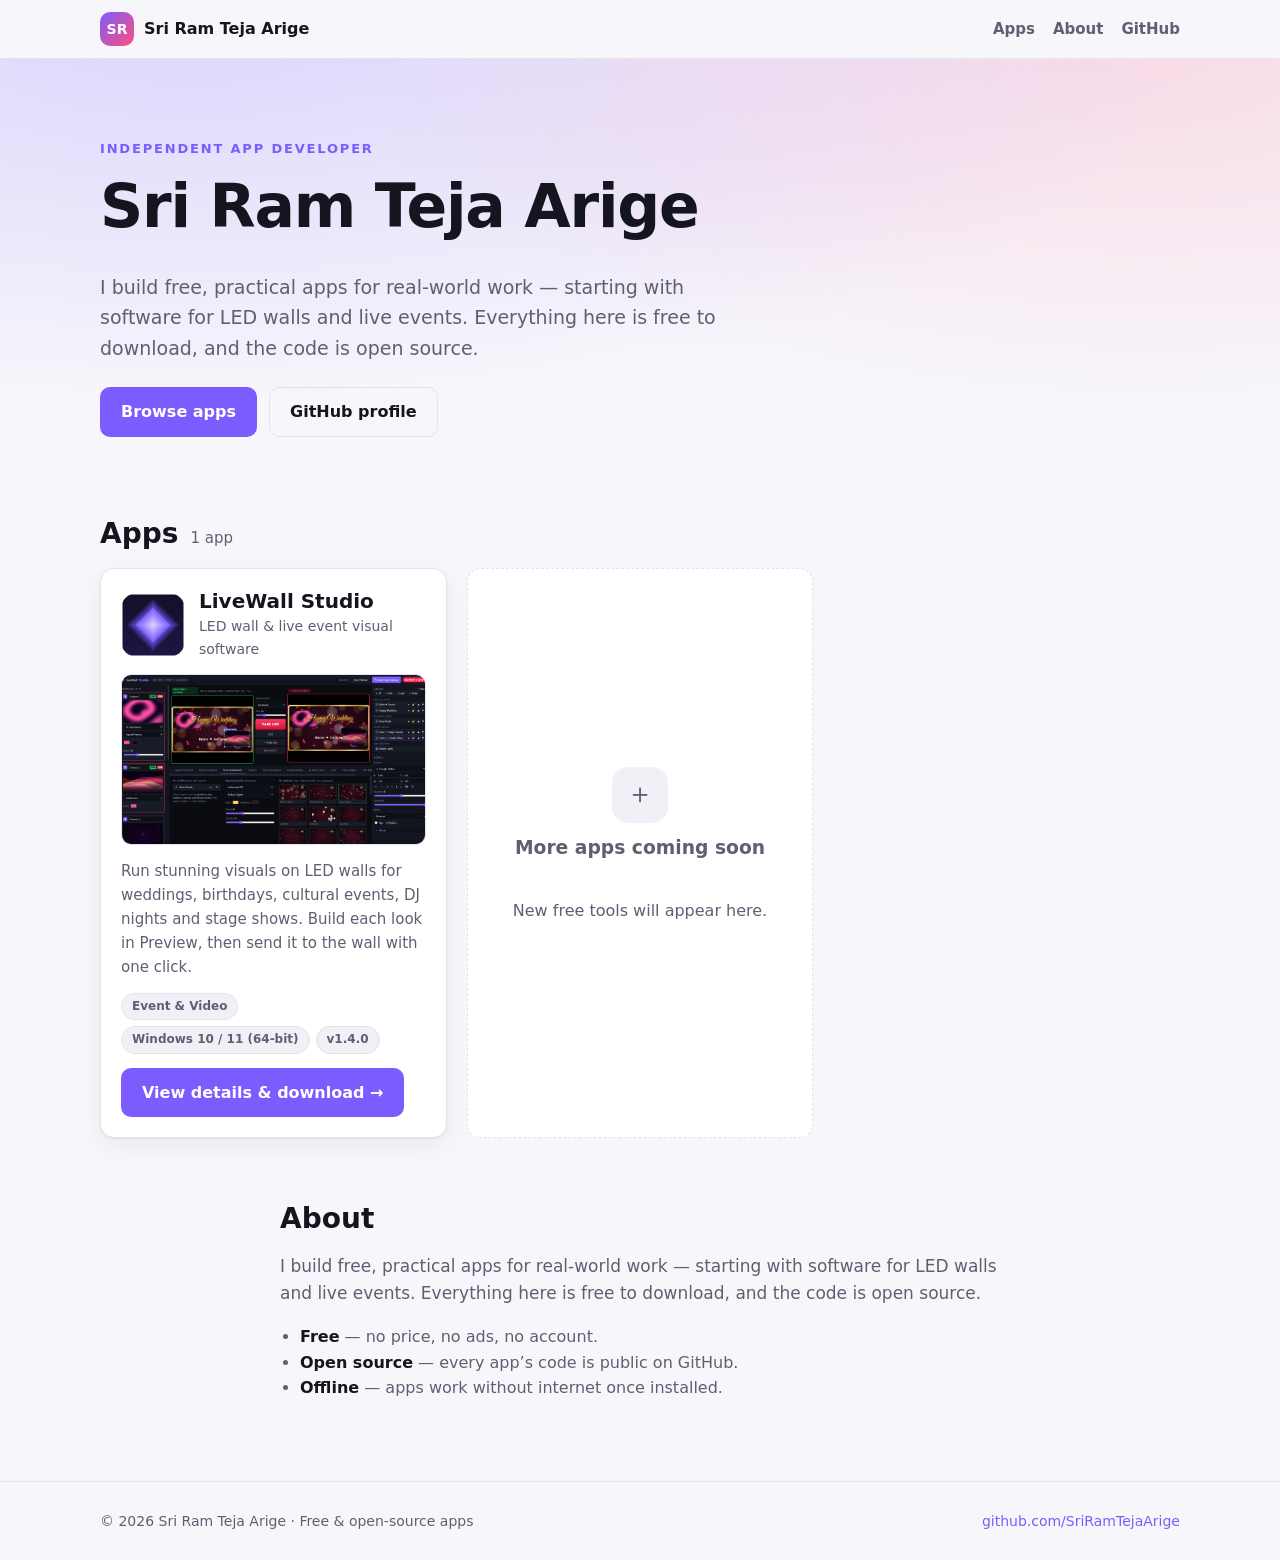
==== index.html @ c3a0a5d2 "Add apps website: home page and LiveWall Studio app page Stock Locator is unchanged.  Co-Authored-By" ====
<!doctype html>
<html lang="en">
<head>
  <meta charset="utf-8" />
  <meta name="viewport" content="width=device-width, initial-scale=1" />
  <title>Sri Ram Teja Arige — Free Apps</title>
  <meta name="description" content="Free, open-source apps by Sri Ram Teja Arige — including LiveWall Studio, LED wall and live event visual software for Windows." />
  <meta property="og:title" content="Sri Ram Teja Arige — Free Apps" />
  <meta property="og:description" content="Free, open-source apps for real-world work. Download LiveWall Studio for LED walls and live events." />
  <meta property="og:image" content="apps/livewall-studio/studio.png" />
  <link rel="icon" href="apps/livewall-studio/icon.png" />
  <link rel="stylesheet" href="assets/style.css" />
</head>
<body data-page="home">
  <header id="site-header" class="site-header"></header>

  <main>
    <section class="hero">
      <div class="wrap">
        <p class="eyebrow" id="hero-role"></p>
        <h1 id="hero-name"></h1>
        <p class="hero-bio" id="hero-bio"></p>
        <div class="hero-cta"><a class="btn" href="#apps">Browse apps</a><a class="btn ghost" href="https://github.com/SriRamTejaArige" rel="noopener">GitHub profile</a></div>
      </div>
    </section>

    <section class="wrap" id="apps">
      <div class="section-head"><h2>Apps</h2><span class="count" id="app-count"></span></div>
      <div class="app-grid" id="app-grid"></div>
    </section>

    <section class="wrap about" id="about">
      <h2>About</h2>
      <p id="about-text"></p>
      <ul class="promises">
        <li><b>Free</b> — no price, no ads, no account.</li>
        <li><b>Open source</b> — every app’s code is public on GitHub.</li>
        <li><b>Offline</b> — apps work without internet once installed.</li>
      </ul>
    </section>
  </main>

  <footer id="site-footer" class="site-footer"></footer>

  <script src="apps/apps.js"></script>
  <script src="assets/site.js"></script>
</body>
</html>
---- assets/style.css ----
:root {
  --bg: #f7f7fb;
  --surface: #ffffff;
  --surface2: #f0f0f6;
  --text: #15151f;
  --muted: #5d6072;
  --line: #e3e3ec;
  --accent: #7c5cff;
  --radius: 14px;
  --shadow: 0 1px 2px rgba(20, 20, 40, 0.06), 0 8px 24px rgba(20, 20, 40, 0.06);
  color-scheme: light;
}
@media (prefers-color-scheme: dark) {
  :root {
    --bg: #0b0c12;
    --surface: #14151e;
    --surface2: #1b1d29;
    --text: #ececf3;
    --muted: #9a9db0;
    --line: #262838;
    --shadow: 0 1px 2px rgba(0, 0, 0, 0.4), 0 10px 30px rgba(0, 0, 0, 0.35);
    color-scheme: dark;
  }
}
* { box-sizing: border-box; }
html { scroll-behavior: smooth; }
body {
  margin: 0;
  background: var(--bg);
  color: var(--text);
  font: 16px/1.6 'Segoe UI', system-ui, -apple-system, Roboto, sans-serif;
  -webkit-font-smoothing: antialiased;
}
a { color: var(--accent); text-decoration: none; }
a:hover { text-decoration: underline; }
img { max-width: 100%; }
h1, h2, h3, h4 { line-height: 1.2; margin: 0 0 0.5em; }
.wrap { max-width: 1120px; margin: 0 auto; padding: 0 20px; }
kbd {
  display: inline-block; font: 600 12px/1 ui-monospace, Consolas, monospace; padding: 3px 6px; border-radius: 5px;
  border: 1px solid var(--line); border-bottom-width: 2px; background: var(--surface2); color: var(--text);
}

/* Header & footer */
.site-header {
  position: sticky; top: 0; z-index: 10; display: flex; align-items: center; justify-content: space-between; gap: 16px;
  padding: 12px max(20px, calc((100vw - 1120px) / 2 + 20px)); background: color-mix(in srgb, var(--bg) 85%, transparent);
  backdrop-filter: blur(10px); border-bottom: 1px solid var(--line);
}
.brand { display: flex; align-items: center; gap: 10px; color: var(--text); font-weight: 700; }
.brand:hover { text-decoration: none; }
.mark { width: 34px; height: 34px; border-radius: 10px; display: grid; place-items: center; color: #fff; font-size: 14px; background: linear-gradient(135deg, #7c5cff, #ff4f81); }
.site-header nav { display: flex; gap: 18px; font-weight: 600; font-size: 15px; }
.site-header nav a { color: var(--muted); }
.site-header nav a:hover { color: var(--text); text-decoration: none; }
.site-footer {
  margin-top: 80px; padding: 28px max(20px, calc((100vw - 1120px) / 2 + 20px)); border-top: 1px solid var(--line);
  display: flex; justify-content: space-between; flex-wrap: wrap; gap: 10px; color: var(--muted); font-size: 14px;
}

/* Buttons & chips */
.btn {
  display: inline-flex; align-items: center; gap: 8px; padding: 11px 20px; border-radius: 10px; font-weight: 700;
  background: var(--accent); color: #fff; border: 1px solid transparent;
}
.btn:hover { text-decoration: none; filter: brightness(1.08); }
.btn.ghost { background: transparent; color: var(--text); border-color: var(--line); }
.chips { display: flex; flex-wrap: wrap; gap: 6px; }
.chips span { font-size: 12px; font-weight: 600; padding: 3px 10px; border-radius: 99px; background: var(--surface2); color: var(--muted); border: 1px solid var(--line); }

/* Home */
.hero { padding: 80px 0 56px; background: radial-gradient(1000px 400px at 15% -10%, color-mix(in srgb, #7c5cff 22%, transparent), transparent), radial-gradient(800px 360px at 90% 0%, color-mix(in srgb, #ff4f81 16%, transparent), transparent); }
.eyebrow { text-transform: uppercase; letter-spacing: 0.14em; font-size: 13px; font-weight: 700; color: var(--accent); margin: 0 0 10px; }
.hero h1 { font-size: clamp(36px, 6vw, 60px); letter-spacing: -0.02em; }
.hero-bio { font-size: 19px; color: var(--muted); max-width: 640px; }
.hero-cta { display: flex; gap: 12px; flex-wrap: wrap; margin-top: 24px; }
.section-head { display: flex; align-items: baseline; gap: 12px; margin: 24px 0 18px; }
.section-head h2 { font-size: 28px; margin: 0; }
.count { color: var(--muted); font-size: 15px; }
.app-grid { display: grid; grid-template-columns: repeat(auto-fill, minmax(320px, 1fr)); gap: 20px; }
.app-card {
  display: flex; flex-direction: column; gap: 14px; padding: 20px; border-radius: var(--radius); background: var(--surface);
  border: 1px solid var(--line); box-shadow: var(--shadow); color: var(--text); transition: transform 0.15s, border-color 0.15s;
}
.app-card:hover { text-decoration: none; transform: translateY(-3px); border-color: var(--accent); }
.app-card-top { display: flex; gap: 14px; align-items: center; }
.app-card-top img { border-radius: 16px; flex: none; }
.app-card-top h3 { margin: 0 0 2px; font-size: 20px; }
.app-card-top p { margin: 0; color: var(--muted); font-size: 14px; }
.app-card-shot { border-radius: 10px; border: 1px solid var(--line); aspect-ratio: 16/9; object-fit: cover; width: 100%; }
.app-card-sum { margin: 0; color: var(--muted); font-size: 15px; }
.app-card .btn { align-self: flex-start; background: var(--accent); }
.app-card.soon { align-items: center; justify-content: center; text-align: center; border-style: dashed; box-shadow: none; color: var(--muted); min-height: 220px; }
.app-card.soon:hover { transform: none; border-color: var(--line); }
.soon-icon { width: 56px; height: 56px; border-radius: 16px; display: grid; place-items: center; font-size: 28px; background: var(--surface2); }
.about { margin-top: 64px; max-width: 760px; }
.about h2 { font-size: 28px; }
.about p { color: var(--muted); font-size: 17px; }
.promises { padding-left: 20px; color: var(--muted); }
.promises b { color: var(--text); }

/* App page */
.app-hero { padding: 28px 0 36px; background: radial-gradient(900px 360px at 10% -20%, color-mix(in srgb, var(--accent) 24%, transparent), transparent); border-bottom: 1px solid var(--line); }
.back { display: inline-block; margin-bottom: 18px; font-weight: 600; font-size: 14px; }
.app-head { display: flex; gap: 20px; align-items: center; flex-wrap: wrap; }
.app-head img { border-radius: 22px; box-shadow: var(--shadow); }
.app-head h1 { font-size: clamp(30px, 5vw, 46px); margin-bottom: 4px; letter-spacing: -0.02em; }
.tag { margin: 0 0 10px; color: var(--muted); font-size: 18px; }
.lead { font-size: 18px; max-width: 760px; margin: 22px 0; }
.dls { display: flex; gap: 12px; flex-wrap: wrap; }
.dl {
  display: flex; flex-direction: column; gap: 2px; padding: 14px 20px; border-radius: 12px; min-width: 260px;
  background: var(--surface); border: 1px solid var(--line); color: var(--text); box-shadow: var(--shadow);
}
.dl:hover { text-decoration: none; border-color: var(--accent); }
.dl b { font-size: 17px; }
.dl small { color: var(--muted); font-size: 13px; }
.dl.primary { background: var(--accent); border-color: var(--accent); color: #fff; }
.dl.primary small { color: rgba(255, 255, 255, 0.85); }
.dl .dl-meta:empty { display: none; }
.fine { color: var(--muted); font-size: 14px; margin-top: 14px; }
.shots { display: grid; grid-template-columns: 2fr 1fr; gap: 16px; margin-top: 32px; }
.shots figure { margin: 0; }
.shots img { border-radius: 12px; border: 1px solid var(--line); box-shadow: var(--shadow); cursor: zoom-in; width: 100%; }
.shots figcaption { font-size: 13px; color: var(--muted); margin-top: 6px; }
.highlights { display: grid; grid-template-columns: repeat(auto-fill, minmax(240px, 1fr)); gap: 14px; margin-top: 36px; }
.hl { padding: 18px; border-radius: var(--radius); background: var(--surface); border: 1px solid var(--line); }
.hl-ic { font-size: 26px; }
.hl h3 { font-size: 17px; margin: 8px 0 4px; }
.hl p { margin: 0; color: var(--muted); font-size: 14px; }
.docs { display: grid; grid-template-columns: 230px minmax(0, 1fr); gap: 40px; margin-top: 56px; align-items: start; }
.toc { position: sticky; top: 76px; display: flex; flex-direction: column; gap: 2px; max-height: calc(100vh - 96px); overflow: auto; }
.toc h4 { font-size: 12px; text-transform: uppercase; letter-spacing: 0.12em; color: var(--muted); }
.toc a { padding: 6px 10px; border-radius: 8px; color: var(--muted); font-size: 14px; font-weight: 600; border-left: 2px solid transparent; }
.toc a:hover { background: var(--surface2); text-decoration: none; color: var(--text); }
.toc a.on { color: var(--accent); border-left-color: var(--accent); background: var(--surface2); }
.doc-body article { padding: 6px 0 28px; border-bottom: 1px solid var(--line); margin-bottom: 26px; scroll-margin-top: 80px; }
.doc-body article:last-child { border-bottom: none; }
.doc-body h2 { font-size: 24px; }
.doc-body h4 { margin-top: 14px; }
.doc-body li { margin: 6px 0; }
.steps { counter-reset: s; list-style: none; padding: 0; }
.steps li { counter-increment: s; position: relative; padding-left: 44px; margin: 12px 0; }
.steps li::before {
  content: counter(s); position: absolute; left: 0; top: 0; width: 30px; height: 30px; border-radius: 50%;
  display: grid; place-items: center; font-weight: 800; font-size: 14px; color: #fff; background: var(--accent);
}
.note { padding: 12px 16px; border-radius: 10px; background: var(--surface2); border-left: 3px solid var(--accent); color: var(--muted); }
.explain { display: grid; grid-template-columns: repeat(auto-fill, minmax(240px, 1fr)); gap: 12px; }
.explain > div { padding: 14px 16px; border-radius: 12px; background: var(--surface); border: 1px solid var(--line); }
.explain h4 { margin: 0 0 6px; }
.explain p { margin: 0; color: var(--muted); font-size: 15px; }
table.keys { border-collapse: collapse; width: 100%; max-width: 560px; }
table.keys td { padding: 8px 10px; border-bottom: 1px solid var(--line); }
table.keys td:first-child { white-space: nowrap; width: 1%; }
details { padding: 12px 16px; border-radius: 10px; background: var(--surface); border: 1px solid var(--line); margin: 8px 0; }
details summary { cursor: pointer; font-weight: 600; }
details p { color: var(--muted); margin: 8px 0 0; }
.lightbox { position: fixed; inset: 0; z-index: 50; background: rgba(0, 0, 0, 0.85); display: grid; place-items: center; padding: 20px; cursor: zoom-out; }
.lightbox[hidden] { display: none; }
.lightbox img { max-height: 92vh; border-radius: 8px; }
.loading, .notfound { padding: 80px 0; text-align: center; color: var(--muted); }

@media (max-width: 820px) {
  .docs { grid-template-columns: 1fr; gap: 16px; }
  .toc { position: static; flex-direction: row; flex-wrap: wrap; max-height: none; }
  .toc h4 { width: 100%; }
  .toc a { border-left: none; border: 1px solid var(--line); }
  .shots { grid-template-columns: 1fr; }
  .dl { min-width: 0; flex: 1 1 100%; }
  .site-header nav { gap: 12px; font-size: 14px; }
  .brand span:last-child { display: none; }
}
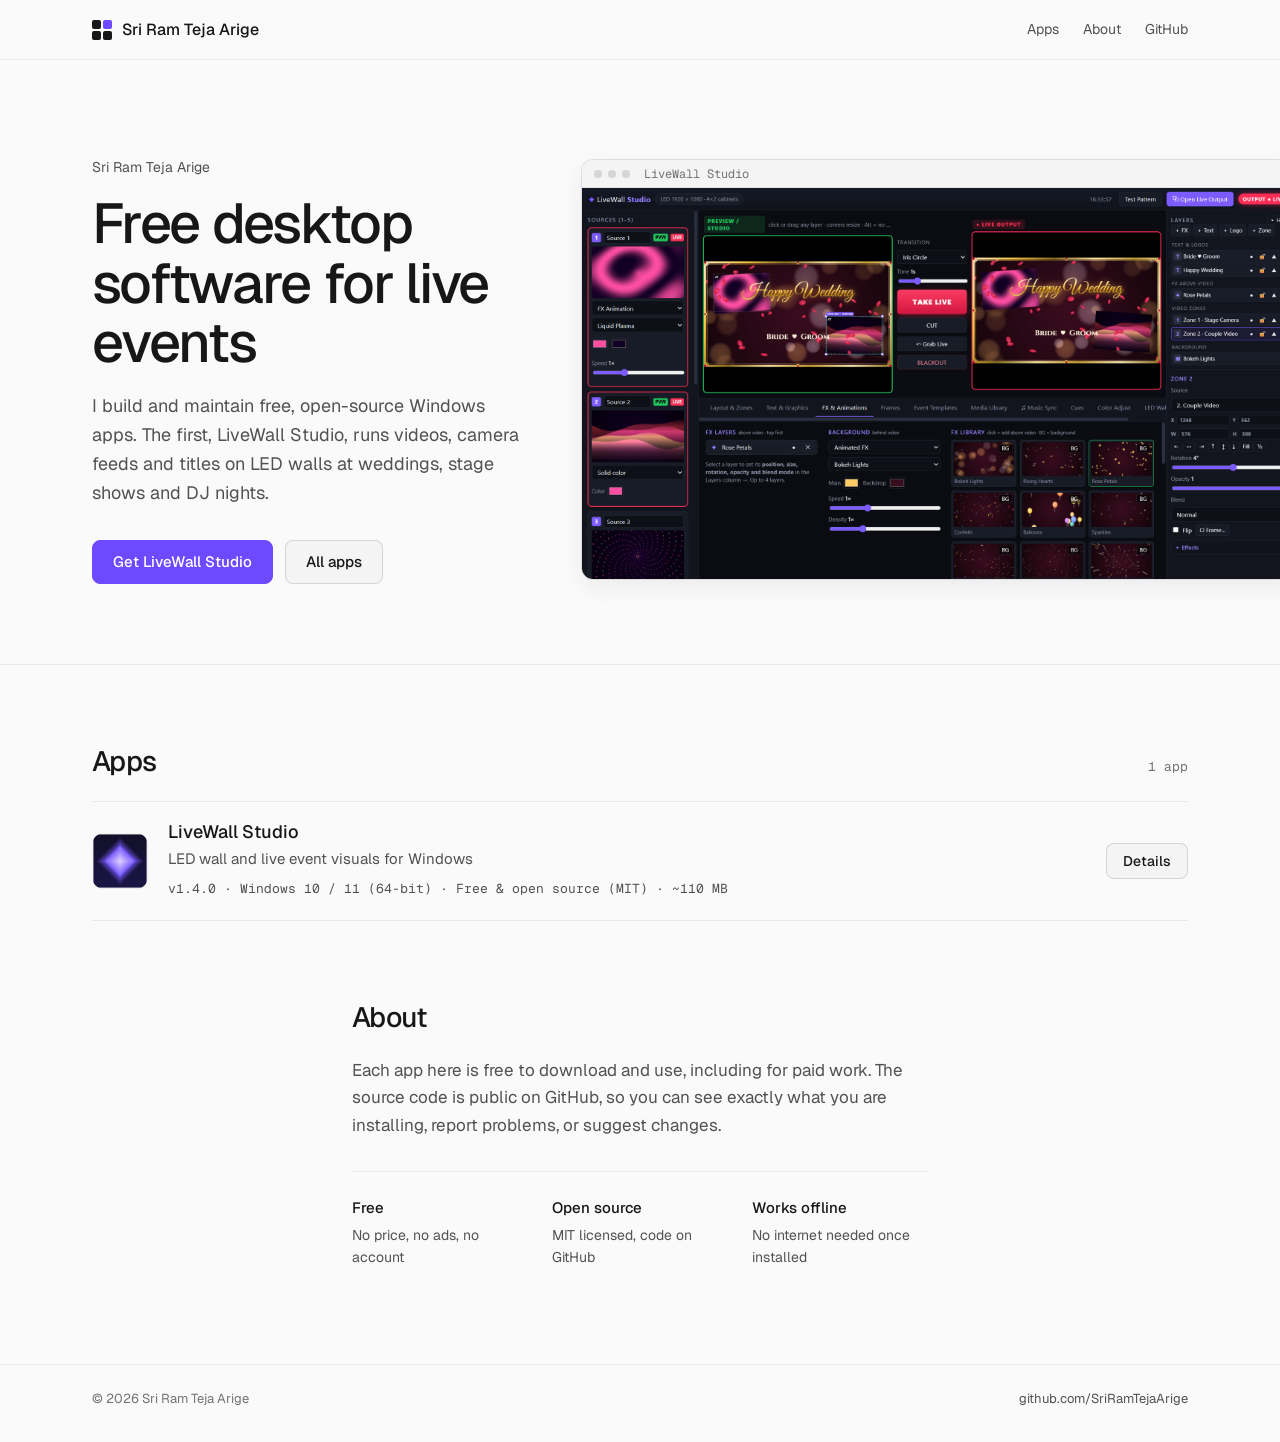
==== commit cc14b531: "Redesign site: quieter, more professional (unslop pass) - Remove gradient washes, gradient logo tile" ====
--- a/index.html
+++ b/index.html
@@ -3,43 +3,20 @@
 <head>
   <meta charset="utf-8" />
   <meta name="viewport" content="width=device-width, initial-scale=1" />
-  <title>Sri Ram Teja Arige — Free Apps</title>
-  <meta name="description" content="Free, open-source apps by Sri Ram Teja Arige — including LiveWall Studio, LED wall and live event visual software for Windows." />
-  <meta property="og:title" content="Sri Ram Teja Arige — Free Apps" />
-  <meta property="og:description" content="Free, open-source apps for real-world work. Download LiveWall Studio for LED walls and live events." />
-  <meta property="og:image" content="apps/livewall-studio/studio.png" />
+  <title>Sri Ram Teja Arige · Free desktop apps</title>
+  <meta name="description" content="Free, open-source Windows apps by Sri Ram Teja Arige, including LiveWall Studio for LED walls and live events." />
+  <meta property="og:title" content="Sri Ram Teja Arige · Free desktop apps" />
+  <meta property="og:description" content="Free, open-source Windows apps. Download LiveWall Studio for LED walls and live events." />
+  <meta property="og:image" content="https://sriramtejaarige.github.io/apps/livewall-studio/studio.png" />
   <link rel="icon" href="apps/livewall-studio/icon.png" />
+  <link rel="preconnect" href="https://fonts.googleapis.com" />
+  <link rel="preconnect" href="https://fonts.gstatic.com" crossorigin />
+  <link rel="stylesheet" href="https://fonts.googleapis.com/css2?family=Geist:wght@400;500;600&family=Geist+Mono:wght@400;500&display=swap" />
   <link rel="stylesheet" href="assets/style.css" />
 </head>
 <body data-page="home">
   <header id="site-header" class="site-header"></header>
-
-  <main>
-    <section class="hero">
-      <div class="wrap">
-        <p class="eyebrow" id="hero-role"></p>
-        <h1 id="hero-name"></h1>
-        <p class="hero-bio" id="hero-bio"></p>
-        <div class="hero-cta"><a class="btn" href="#apps">Browse apps</a><a class="btn ghost" href="https://github.com/SriRamTejaArige" rel="noopener">GitHub profile</a></div>
-      </div>
-    </section>
-
-    <section class="wrap" id="apps">
-      <div class="section-head"><h2>Apps</h2><span class="count" id="app-count"></span></div>
-      <div class="app-grid" id="app-grid"></div>
-    </section>
-
-    <section class="wrap about" id="about">
-      <h2>About</h2>
-      <p id="about-text"></p>
-      <ul class="promises">
-        <li><b>Free</b> — no price, no ads, no account.</li>
-        <li><b>Open source</b> — every app’s code is public on GitHub.</li>
-        <li><b>Offline</b> — apps work without internet once installed.</li>
-      </ul>
-    </section>
-  </main>
-
+  <main id="home-main"></main>
   <footer id="site-footer" class="site-footer"></footer>
 
   <script src="apps/apps.js"></script>
--- a/assets/style.css
+++ b/assets/style.css
@@ -1,173 +1,217 @@
+/* Graphite neutral ramp, one accent (LiveWall violet), Geist + Geist Mono. 4px spacing grid. */
 :root {
-  --bg: #f7f7fb;
-  --surface: #ffffff;
-  --surface2: #f0f0f6;
-  --text: #15151f;
-  --muted: #5d6072;
-  --line: #e3e3ec;
-  --accent: #7c5cff;
-  --radius: 14px;
-  --shadow: 0 1px 2px rgba(20, 20, 40, 0.06), 0 8px 24px rgba(20, 20, 40, 0.06);
+  --page: #fafafa;
+  --card: #ffffff;
+  --raised: #f4f4f5;
+  --text: #171717;
+  --text-2: #525252;
+  --muted: #737373;
+  --line: rgba(23, 23, 23, 0.08);
+  --line-strong: rgba(23, 23, 23, 0.14);
+  --accent: #6d4aff;          /* fill: white text on it passes 4.5:1 */
+  --accent-hover: #5f3cf2;
+  --accent-text: #5a3fd6;     /* accent used as text on light surfaces */
+  --shadow-sm: 0 1px 2px rgba(0, 0, 0, 0.05);
+  --shadow-lg: 0 8px 24px rgba(0, 0, 0, 0.06);
+  --ease: cubic-bezier(0.22, 1, 0.36, 1);
+  --sans: 'Geist', 'Segoe UI', system-ui, sans-serif;
+  --mono: 'Geist Mono', ui-monospace, Consolas, monospace;
   color-scheme: light;
 }
 @media (prefers-color-scheme: dark) {
   :root {
-    --bg: #0b0c12;
-    --surface: #14151e;
-    --surface2: #1b1d29;
-    --text: #ececf3;
-    --muted: #9a9db0;
-    --line: #262838;
-    --shadow: 0 1px 2px rgba(0, 0, 0, 0.4), 0 10px 30px rgba(0, 0, 0, 0.35);
+    --page: #141415;
+    --card: #19191b;
+    --raised: #232325;
+    --text: #ededed;
+    --text-2: #a1a1a6;
+    --muted: #85858b;
+    --line: rgba(237, 237, 237, 0.08);
+    --line-strong: rgba(237, 237, 237, 0.14);
+    --accent-text: #a996ff;
+    --shadow-sm: none;
+    --shadow-lg: 0 16px 40px rgba(0, 0, 0, 0.45);
     color-scheme: dark;
   }
 }
+
 * { box-sizing: border-box; }
 html { scroll-behavior: smooth; }
 body {
   margin: 0;
-  background: var(--bg);
+  background: var(--page);
   color: var(--text);
-  font: 16px/1.6 'Segoe UI', system-ui, -apple-system, Roboto, sans-serif;
+  font: 400 15px/1.6 var(--sans);
   -webkit-font-smoothing: antialiased;
-}
-a { color: var(--accent); text-decoration: none; }
-a:hover { text-decoration: underline; }
-img { max-width: 100%; }
-h1, h2, h3, h4 { line-height: 1.2; margin: 0 0 0.5em; }
-.wrap { max-width: 1120px; margin: 0 auto; padding: 0 20px; }
+  text-rendering: optimizeLegibility;
+}
+h1, h2, h3, h4 { font-weight: 500; line-height: 1.15; margin: 0; }
+p { margin: 0; }
+a { color: var(--accent-text); text-decoration: none; }
+a:hover { text-decoration: underline; text-underline-offset: 3px; }
+a:focus-visible, button:focus-visible { outline: 2px solid var(--accent); outline-offset: 2px; border-radius: 6px; }
+img { max-width: 100%; display: block; }
+.wrap { max-width: 1160px; margin: 0 auto; padding: 0 32px; }
+.mono { font-family: var(--mono); font-size: 13px; color: var(--muted); font-variant-numeric: tabular-nums; }
 kbd {
-  display: inline-block; font: 600 12px/1 ui-monospace, Consolas, monospace; padding: 3px 6px; border-radius: 5px;
-  border: 1px solid var(--line); border-bottom-width: 2px; background: var(--surface2); color: var(--text);
-}
-
-/* Header & footer */
-.site-header {
-  position: sticky; top: 0; z-index: 10; display: flex; align-items: center; justify-content: space-between; gap: 16px;
-  padding: 12px max(20px, calc((100vw - 1120px) / 2 + 20px)); background: color-mix(in srgb, var(--bg) 85%, transparent);
-  backdrop-filter: blur(10px); border-bottom: 1px solid var(--line);
-}
-.brand { display: flex; align-items: center; gap: 10px; color: var(--text); font-weight: 700; }
+  display: inline-block; min-width: 20px; padding: 1px 6px; text-align: center;
+  font: 500 12px/18px var(--mono); color: var(--text-2);
+  background: var(--raised); border: 1px solid var(--line-strong); border-radius: 4px;
+}
+
+/* ---------------------------------------------------------------- header / footer */
+.site-header { position: sticky; top: 0; z-index: 10; height: 60px; background: var(--page); border-bottom: 1px solid var(--line); }
+.site-header .wrap { height: 100%; display: flex; align-items: center; justify-content: space-between; }
+.brand { display: flex; align-items: center; gap: 10px; color: var(--text); font-weight: 500; font-size: 16px; }
 .brand:hover { text-decoration: none; }
-.mark { width: 34px; height: 34px; border-radius: 10px; display: grid; place-items: center; color: #fff; font-size: 14px; background: linear-gradient(135deg, #7c5cff, #ff4f81); }
-.site-header nav { display: flex; gap: 18px; font-weight: 600; font-size: 15px; }
-.site-header nav a { color: var(--muted); }
+.mark { width: 20px; height: 20px; display: grid; grid-template-columns: 1fr 1fr; gap: 2px; }
+.mark i { background: var(--text); border-radius: 2px; }
+.mark i:nth-child(2) { background: var(--accent); }
+.site-header nav { display: flex; gap: 24px; font-size: 14px; }
+.site-header nav a { color: var(--text-2); transition: color 150ms var(--ease); }
 .site-header nav a:hover { color: var(--text); text-decoration: none; }
-.site-footer {
-  margin-top: 80px; padding: 28px max(20px, calc((100vw - 1120px) / 2 + 20px)); border-top: 1px solid var(--line);
-  display: flex; justify-content: space-between; flex-wrap: wrap; gap: 10px; color: var(--muted); font-size: 14px;
-}
-
-/* Buttons & chips */
+.site-footer { margin-top: 96px; border-top: 1px solid var(--line); }
+.site-footer .wrap { padding-top: 24px; padding-bottom: 32px; display: flex; justify-content: space-between; gap: 16px; flex-wrap: wrap; font-size: 13px; color: var(--muted); }
+.site-footer a { color: var(--text-2); }
+
+/* ---------------------------------------------------------------- buttons */
 .btn {
-  display: inline-flex; align-items: center; gap: 8px; padding: 11px 20px; border-radius: 10px; font-weight: 700;
-  background: var(--accent); color: #fff; border: 1px solid transparent;
-}
-.btn:hover { text-decoration: none; filter: brightness(1.08); }
-.btn.ghost { background: transparent; color: var(--text); border-color: var(--line); }
-.chips { display: flex; flex-wrap: wrap; gap: 6px; }
-.chips span { font-size: 12px; font-weight: 600; padding: 3px 10px; border-radius: 99px; background: var(--surface2); color: var(--muted); border: 1px solid var(--line); }
-
-/* Home */
-.hero { padding: 80px 0 56px; background: radial-gradient(1000px 400px at 15% -10%, color-mix(in srgb, #7c5cff 22%, transparent), transparent), radial-gradient(800px 360px at 90% 0%, color-mix(in srgb, #ff4f81 16%, transparent), transparent); }
-.eyebrow { text-transform: uppercase; letter-spacing: 0.14em; font-size: 13px; font-weight: 700; color: var(--accent); margin: 0 0 10px; }
-.hero h1 { font-size: clamp(36px, 6vw, 60px); letter-spacing: -0.02em; }
-.hero-bio { font-size: 19px; color: var(--muted); max-width: 640px; }
-.hero-cta { display: flex; gap: 12px; flex-wrap: wrap; margin-top: 24px; }
-.section-head { display: flex; align-items: baseline; gap: 12px; margin: 24px 0 18px; }
-.section-head h2 { font-size: 28px; margin: 0; }
-.count { color: var(--muted); font-size: 15px; }
-.app-grid { display: grid; grid-template-columns: repeat(auto-fill, minmax(320px, 1fr)); gap: 20px; }
-.app-card {
-  display: flex; flex-direction: column; gap: 14px; padding: 20px; border-radius: var(--radius); background: var(--surface);
-  border: 1px solid var(--line); box-shadow: var(--shadow); color: var(--text); transition: transform 0.15s, border-color 0.15s;
-}
-.app-card:hover { text-decoration: none; transform: translateY(-3px); border-color: var(--accent); }
-.app-card-top { display: flex; gap: 14px; align-items: center; }
-.app-card-top img { border-radius: 16px; flex: none; }
-.app-card-top h3 { margin: 0 0 2px; font-size: 20px; }
-.app-card-top p { margin: 0; color: var(--muted); font-size: 14px; }
-.app-card-shot { border-radius: 10px; border: 1px solid var(--line); aspect-ratio: 16/9; object-fit: cover; width: 100%; }
-.app-card-sum { margin: 0; color: var(--muted); font-size: 15px; }
-.app-card .btn { align-self: flex-start; background: var(--accent); }
-.app-card.soon { align-items: center; justify-content: center; text-align: center; border-style: dashed; box-shadow: none; color: var(--muted); min-height: 220px; }
-.app-card.soon:hover { transform: none; border-color: var(--line); }
-.soon-icon { width: 56px; height: 56px; border-radius: 16px; display: grid; place-items: center; font-size: 28px; background: var(--surface2); }
-.about { margin-top: 64px; max-width: 760px; }
-.about h2 { font-size: 28px; }
-.about p { color: var(--muted); font-size: 17px; }
-.promises { padding-left: 20px; color: var(--muted); }
-.promises b { color: var(--text); }
-
-/* App page */
-.app-hero { padding: 28px 0 36px; background: radial-gradient(900px 360px at 10% -20%, color-mix(in srgb, var(--accent) 24%, transparent), transparent); border-bottom: 1px solid var(--line); }
-.back { display: inline-block; margin-bottom: 18px; font-weight: 600; font-size: 14px; }
-.app-head { display: flex; gap: 20px; align-items: center; flex-wrap: wrap; }
-.app-head img { border-radius: 22px; box-shadow: var(--shadow); }
-.app-head h1 { font-size: clamp(30px, 5vw, 46px); margin-bottom: 4px; letter-spacing: -0.02em; }
-.tag { margin: 0 0 10px; color: var(--muted); font-size: 18px; }
-.lead { font-size: 18px; max-width: 760px; margin: 22px 0; }
-.dls { display: flex; gap: 12px; flex-wrap: wrap; }
-.dl {
-  display: flex; flex-direction: column; gap: 2px; padding: 14px 20px; border-radius: 12px; min-width: 260px;
-  background: var(--surface); border: 1px solid var(--line); color: var(--text); box-shadow: var(--shadow);
-}
-.dl:hover { text-decoration: none; border-color: var(--accent); }
-.dl b { font-size: 17px; }
-.dl small { color: var(--muted); font-size: 13px; }
-.dl.primary { background: var(--accent); border-color: var(--accent); color: #fff; }
-.dl.primary small { color: rgba(255, 255, 255, 0.85); }
-.dl .dl-meta:empty { display: none; }
-.fine { color: var(--muted); font-size: 14px; margin-top: 14px; }
-.shots { display: grid; grid-template-columns: 2fr 1fr; gap: 16px; margin-top: 32px; }
-.shots figure { margin: 0; }
-.shots img { border-radius: 12px; border: 1px solid var(--line); box-shadow: var(--shadow); cursor: zoom-in; width: 100%; }
-.shots figcaption { font-size: 13px; color: var(--muted); margin-top: 6px; }
-.highlights { display: grid; grid-template-columns: repeat(auto-fill, minmax(240px, 1fr)); gap: 14px; margin-top: 36px; }
-.hl { padding: 18px; border-radius: var(--radius); background: var(--surface); border: 1px solid var(--line); }
-.hl-ic { font-size: 26px; }
-.hl h3 { font-size: 17px; margin: 8px 0 4px; }
-.hl p { margin: 0; color: var(--muted); font-size: 14px; }
-.docs { display: grid; grid-template-columns: 230px minmax(0, 1fr); gap: 40px; margin-top: 56px; align-items: start; }
-.toc { position: sticky; top: 76px; display: flex; flex-direction: column; gap: 2px; max-height: calc(100vh - 96px); overflow: auto; }
-.toc h4 { font-size: 12px; text-transform: uppercase; letter-spacing: 0.12em; color: var(--muted); }
-.toc a { padding: 6px 10px; border-radius: 8px; color: var(--muted); font-size: 14px; font-weight: 600; border-left: 2px solid transparent; }
-.toc a:hover { background: var(--surface2); text-decoration: none; color: var(--text); }
-.toc a.on { color: var(--accent); border-left-color: var(--accent); background: var(--surface2); }
-.doc-body article { padding: 6px 0 28px; border-bottom: 1px solid var(--line); margin-bottom: 26px; scroll-margin-top: 80px; }
+  display: inline-flex; align-items: center; justify-content: center; gap: 8px; height: 44px; padding: 0 20px;
+  border-radius: 8px; font: 500 15px/1 var(--sans); white-space: nowrap;
+  background: var(--raised); color: var(--text); border: 1px solid var(--line-strong);
+  transition: background-color 150ms var(--ease), border-color 150ms var(--ease), transform 120ms var(--ease);
+}
+.btn:hover { text-decoration: none; border-color: var(--text-2); }
+.btn:active { transform: scale(0.98); }
+.btn.primary { background: var(--accent); color: #fff; border-color: var(--accent); }
+.btn.primary:hover { background: var(--accent-hover); border-color: var(--accent-hover); }
+.btn.sm { height: 36px; padding: 0 16px; font-size: 14px; }
+.actions { display: flex; gap: 12px; flex-wrap: wrap; align-items: center; }
+
+/* ---------------------------------------------------------------- hero (split: text + product view) */
+.hero { padding: 96px 0 80px; border-bottom: 1px solid var(--line); overflow: hidden; }
+.hero .wrap { display: grid; grid-template-columns: minmax(0, 5fr) minmax(0, 7fr); gap: 56px; align-items: center; }
+.kicker { font-size: 14px; color: var(--text-2); margin-bottom: 16px; }
+.hero h1 { font-size: clamp(36px, 5vw, 56px); line-height: 1.06; letter-spacing: -0.03em; }
+.hero .sub { margin-top: 20px; font-size: 18px; line-height: 1.6; color: var(--text-2); max-width: 36rem; }
+.hero .actions { margin-top: 32px; }
+.hero .meta { margin-top: 16px; }
+.window {
+  border-radius: 12px; overflow: hidden; background: var(--card);
+  border: 1px solid var(--line-strong); box-shadow: var(--shadow-lg);
+}
+.window-bar { height: 28px; display: flex; align-items: center; gap: 6px; padding: 0 12px; border-bottom: 1px solid var(--line); background: var(--raised); }
+.window-bar span { width: 8px; height: 8px; border-radius: 50%; background: var(--line-strong); }
+.window-bar em { margin-left: 8px; font: 400 12px/1 var(--mono); color: var(--muted); font-style: normal; }
+.window img { width: 100%; height: auto; }
+.hero .window { width: 118%; }
+
+/* ---------------------------------------------------------------- sections */
+.section { padding-top: 80px; }
+.section-head { display: flex; align-items: baseline; justify-content: space-between; gap: 16px; margin-bottom: 24px; }
+.section-head h2 { font-size: 28px; letter-spacing: -0.02em; }
+
+/* App list: one row per app (scales cleanly as more apps are added) */
+.app-list { border-top: 1px solid var(--line); }
+.app-row {
+  display: grid; grid-template-columns: 56px minmax(0, 1fr) auto; gap: 20px; align-items: center;
+  padding: 20px 0; border-bottom: 1px solid var(--line); color: var(--text);
+}
+.app-row:hover { text-decoration: none; }
+.app-row:hover h3 { color: var(--accent-text); }
+.app-row img { width: 56px; height: 56px; border-radius: 12px; }
+.app-row h3 { font-size: 18px; transition: color 150ms var(--ease); }
+.app-row p { color: var(--text-2); margin-top: 4px; }
+.app-row .mono { margin-top: 8px; }
+
+.about { max-width: 640px; }
+.about p { font-size: 17px; color: var(--text-2); }
+.facts { display: grid; grid-template-columns: repeat(3, 1fr); gap: 24px; margin-top: 32px; padding-top: 24px; border-top: 1px solid var(--line); }
+.facts dt { font-weight: 500; }
+.facts dd { margin: 4px 0 0; color: var(--text-2); font-size: 14px; }
+
+/* ---------------------------------------------------------------- app page */
+.back { display: inline-block; font-size: 14px; color: var(--text-2); margin-bottom: 24px; }
+.app-id { display: flex; align-items: center; gap: 12px; margin-bottom: 20px; }
+.app-id img { width: 40px; height: 40px; border-radius: 10px; }
+.app-id b { font-weight: 500; font-size: 16px; }
+.app-id span { display: block; font-size: 13px; color: var(--muted); }
+.dl-note { margin-top: 12px; font-size: 13px; color: var(--muted); max-width: 34rem; }
+
+.features { display: grid; grid-template-columns: repeat(3, 1fr); border-top: 1px solid var(--line); }
+.feature { padding: 24px 24px 24px 0; border-bottom: 1px solid var(--line); }
+.feature h3 { font-size: 16px; }
+.feature p { margin-top: 8px; color: var(--text-2); font-size: 14px; }
+
+.shot figure { margin: 0; }
+.shot figcaption { margin-top: 12px; font-size: 13px; color: var(--muted); }
+.shot img { cursor: zoom-in; }
+
+.docs { display: grid; grid-template-columns: 220px minmax(0, 1fr); gap: 56px; align-items: start; }
+.toc { position: sticky; top: 84px; display: flex; flex-direction: column; gap: 2px; max-height: calc(100vh - 104px); overflow: auto; }
+.toc h4 { font-size: 13px; color: var(--muted); font-weight: 400; margin-bottom: 8px; }
+.toc a { display: block; padding: 6px 12px; border-radius: 6px; font-size: 14px; color: var(--text-2); transition: background-color 150ms var(--ease), color 150ms var(--ease); }
+.toc a:hover { background: var(--raised); color: var(--text); text-decoration: none; }
+.toc a.on { background: var(--raised); color: var(--text); box-shadow: inset 2px 0 0 var(--accent); }
+.doc-body { max-width: 720px; }
+.doc-body article { padding-bottom: 40px; margin-bottom: 40px; border-bottom: 1px solid var(--line); scroll-margin-top: 84px; }
 .doc-body article:last-child { border-bottom: none; }
-.doc-body h2 { font-size: 24px; }
-.doc-body h4 { margin-top: 14px; }
-.doc-body li { margin: 6px 0; }
-.steps { counter-reset: s; list-style: none; padding: 0; }
-.steps li { counter-increment: s; position: relative; padding-left: 44px; margin: 12px 0; }
+.doc-body h2 { font-size: 24px; letter-spacing: -0.01em; margin-bottom: 16px; }
+.doc-body h4 { font-size: 15px; margin: 16px 0 8px; }
+.doc-body p, .doc-body li { color: var(--text-2); }
+.doc-body b { color: var(--text); font-weight: 500; }
+.doc-body ul { padding-left: 20px; margin: 0; }
+.doc-body li { margin: 8px 0; }
+.steps { list-style: none; padding: 0 !important; counter-reset: s; }
+.steps li { counter-increment: s; position: relative; padding-left: 40px; margin: 16px 0; }
 .steps li::before {
-  content: counter(s); position: absolute; left: 0; top: 0; width: 30px; height: 30px; border-radius: 50%;
-  display: grid; place-items: center; font-weight: 800; font-size: 14px; color: #fff; background: var(--accent);
-}
-.note { padding: 12px 16px; border-radius: 10px; background: var(--surface2); border-left: 3px solid var(--accent); color: var(--muted); }
-.explain { display: grid; grid-template-columns: repeat(auto-fill, minmax(240px, 1fr)); gap: 12px; }
-.explain > div { padding: 14px 16px; border-radius: 12px; background: var(--surface); border: 1px solid var(--line); }
-.explain h4 { margin: 0 0 6px; }
-.explain p { margin: 0; color: var(--muted); font-size: 15px; }
-table.keys { border-collapse: collapse; width: 100%; max-width: 560px; }
-table.keys td { padding: 8px 10px; border-bottom: 1px solid var(--line); }
-table.keys td:first-child { white-space: nowrap; width: 1%; }
-details { padding: 12px 16px; border-radius: 10px; background: var(--surface); border: 1px solid var(--line); margin: 8px 0; }
-details summary { cursor: pointer; font-weight: 600; }
-details p { color: var(--muted); margin: 8px 0 0; }
-.lightbox { position: fixed; inset: 0; z-index: 50; background: rgba(0, 0, 0, 0.85); display: grid; place-items: center; padding: 20px; cursor: zoom-out; }
+  content: counter(s); position: absolute; left: 0; top: 1px; width: 24px; height: 24px; border-radius: 6px;
+  display: grid; place-items: center; font: 500 12px/1 var(--mono); color: var(--text-2);
+  background: var(--raised); border: 1px solid var(--line-strong);
+}
+.note { margin-top: 16px; padding: 12px 16px; border-radius: 8px; background: var(--raised); color: var(--text-2); font-size: 14px; }
+.explain { display: grid; grid-template-columns: 1fr 1fr; gap: 1px; background: var(--line); border: 1px solid var(--line); border-radius: 12px; overflow: hidden; }
+.explain > div { background: var(--card); padding: 20px; }
+.explain h4 { margin: 0 0 8px; }
+.explain p { font-size: 14px; }
+table.keys { border-collapse: collapse; width: 100%; }
+table.keys td { padding: 8px 0; border-bottom: 1px solid var(--line); color: var(--text-2); }
+table.keys td:first-child { white-space: nowrap; width: 1%; padding-right: 24px; }
+details { border-bottom: 1px solid var(--line); padding: 16px 0; }
+details:first-of-type { border-top: 1px solid var(--line); }
+details summary { cursor: pointer; font-weight: 500; color: var(--text); list-style: none; display: flex; justify-content: space-between; gap: 16px; }
+details summary::-webkit-details-marker { display: none; }
+details summary::after { content: '+'; color: var(--muted); font-family: var(--mono); }
+details[open] summary::after { content: '−'; }
+details p { margin-top: 8px; font-size: 14px; }
+
+.lightbox { position: fixed; inset: 0; z-index: 50; background: rgba(10, 10, 11, 0.9); display: grid; place-items: center; padding: 32px; cursor: zoom-out; }
 .lightbox[hidden] { display: none; }
-.lightbox img { max-height: 92vh; border-radius: 8px; }
-.loading, .notfound { padding: 80px 0; text-align: center; color: var(--muted); }
-
-@media (max-width: 820px) {
-  .docs { grid-template-columns: 1fr; gap: 16px; }
-  .toc { position: static; flex-direction: row; flex-wrap: wrap; max-height: none; }
-  .toc h4 { width: 100%; }
-  .toc a { border-left: none; border: 1px solid var(--line); }
-  .shots { grid-template-columns: 1fr; }
-  .dl { min-width: 0; flex: 1 1 100%; }
-  .site-header nav { gap: 12px; font-size: 14px; }
-  .brand span:last-child { display: none; }
-}
+.lightbox img { max-height: 90vh; border-radius: 8px; }
+.loading, .notfound { padding: 96px 0; text-align: center; color: var(--muted); }
+
+/* one short entrance on load */
+@media (prefers-reduced-motion: no-preference) {
+  .hero .wrap > * { animation: rise 400ms var(--ease) both; }
+  .hero .wrap > *:nth-child(2) { animation-delay: 60ms; }
+  @keyframes rise { from { opacity: 0; transform: translateY(8px); } }
+}
+
+@media (max-width: 900px) {
+  .wrap { padding: 0 20px; }
+  .hero { padding: 56px 0 48px; }
+  .hero .wrap { grid-template-columns: 1fr; gap: 40px; }
+  .hero .window { width: 100%; }
+  .features { grid-template-columns: 1fr; }
+  .feature { padding-right: 0; }
+  .docs { grid-template-columns: 1fr; gap: 24px; }
+  .toc { position: static; max-height: none; flex-direction: row; flex-wrap: wrap; gap: 4px; }
+  .toc h4 { width: 100%; margin: 0; }
+  .toc a { border: 1px solid var(--line); }
+  .explain { grid-template-columns: 1fr; }
+  .facts { grid-template-columns: 1fr; gap: 16px; }
+  .app-row { grid-template-columns: 48px minmax(0, 1fr); }
+  .app-row img { width: 48px; height: 48px; }
+  .app-row .btn { grid-column: 2; justify-self: start; }
+  .site-header nav { gap: 16px; }
+}
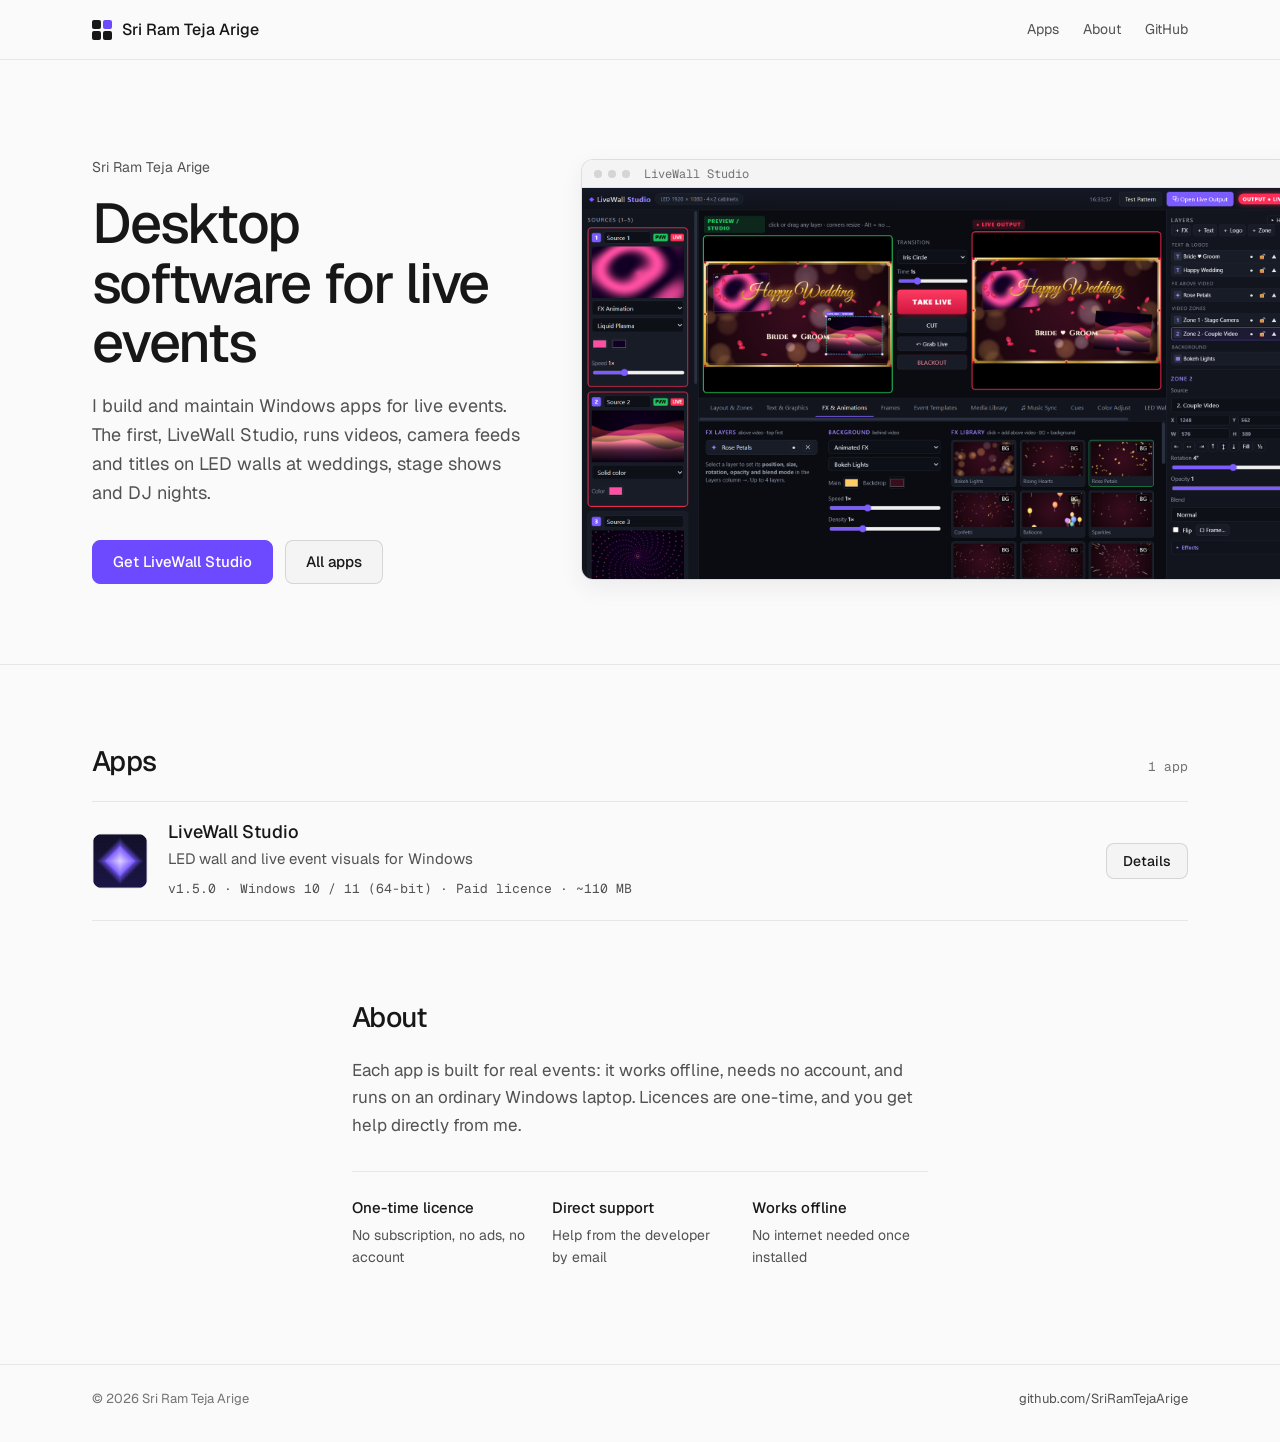
==== commit 7cc695a2: "LiveWall Studio is now a paid licence: Buy / Ask buttons, licence steps, no open-source wording Co-A" ====
--- a/index.html
+++ b/index.html
@@ -1,25 +1,25 @@
-<!doctype html>
-<html lang="en">
-<head>
-  <meta charset="utf-8" />
-  <meta name="viewport" content="width=device-width, initial-scale=1" />
-  <title>Sri Ram Teja Arige · Free desktop apps</title>
-  <meta name="description" content="Free, open-source Windows apps by Sri Ram Teja Arige, including LiveWall Studio for LED walls and live events." />
-  <meta property="og:title" content="Sri Ram Teja Arige · Free desktop apps" />
-  <meta property="og:description" content="Free, open-source Windows apps. Download LiveWall Studio for LED walls and live events." />
-  <meta property="og:image" content="https://sriramtejaarige.github.io/apps/livewall-studio/studio.png" />
-  <link rel="icon" href="apps/livewall-studio/icon.png" />
-  <link rel="preconnect" href="https://fonts.googleapis.com" />
-  <link rel="preconnect" href="https://fonts.gstatic.com" crossorigin />
-  <link rel="stylesheet" href="https://fonts.googleapis.com/css2?family=Geist:wght@400;500;600&family=Geist+Mono:wght@400;500&display=swap" />
-  <link rel="stylesheet" href="assets/style.css" />
-</head>
-<body data-page="home">
-  <header id="site-header" class="site-header"></header>
-  <main id="home-main"></main>
-  <footer id="site-footer" class="site-footer"></footer>
-
-  <script src="apps/apps.js"></script>
-  <script src="assets/site.js"></script>
-</body>
-</html>
+<!doctype html>
+<html lang="en">
+<head>
+  <meta charset="utf-8" />
+  <meta name="viewport" content="width=device-width, initial-scale=1" />
+  <title>Sri Ram Teja Arige · Desktop apps for live events</title>
+  <meta name="description" content="Windows apps for live events by Sri Ram Teja Arige, including LiveWall Studio for LED walls." />
+  <meta property="og:title" content="Sri Ram Teja Arige · Desktop apps for live events" />
+  <meta property="og:description" content="Windows apps for live events. LiveWall Studio runs LED walls at weddings, stage shows and DJ nights." />
+  <meta property="og:image" content="https://sriramtejaarige.github.io/apps/livewall-studio/studio.png" />
+  <link rel="icon" href="apps/livewall-studio/icon.png" />
+  <link rel="preconnect" href="https://fonts.googleapis.com" />
+  <link rel="preconnect" href="https://fonts.gstatic.com" crossorigin />
+  <link rel="stylesheet" href="https://fonts.googleapis.com/css2?family=Geist:wght@400;500;600&family=Geist+Mono:wght@400;500&display=swap" />
+  <link rel="stylesheet" href="assets/style.css" />
+</head>
+<body data-page="home">
+  <header id="site-header" class="site-header"></header>
+  <main id="home-main"></main>
+  <footer id="site-footer" class="site-footer"></footer>
+
+  <script src="apps/apps.js"></script>
+  <script src="assets/site.js"></script>
+</body>
+</html>
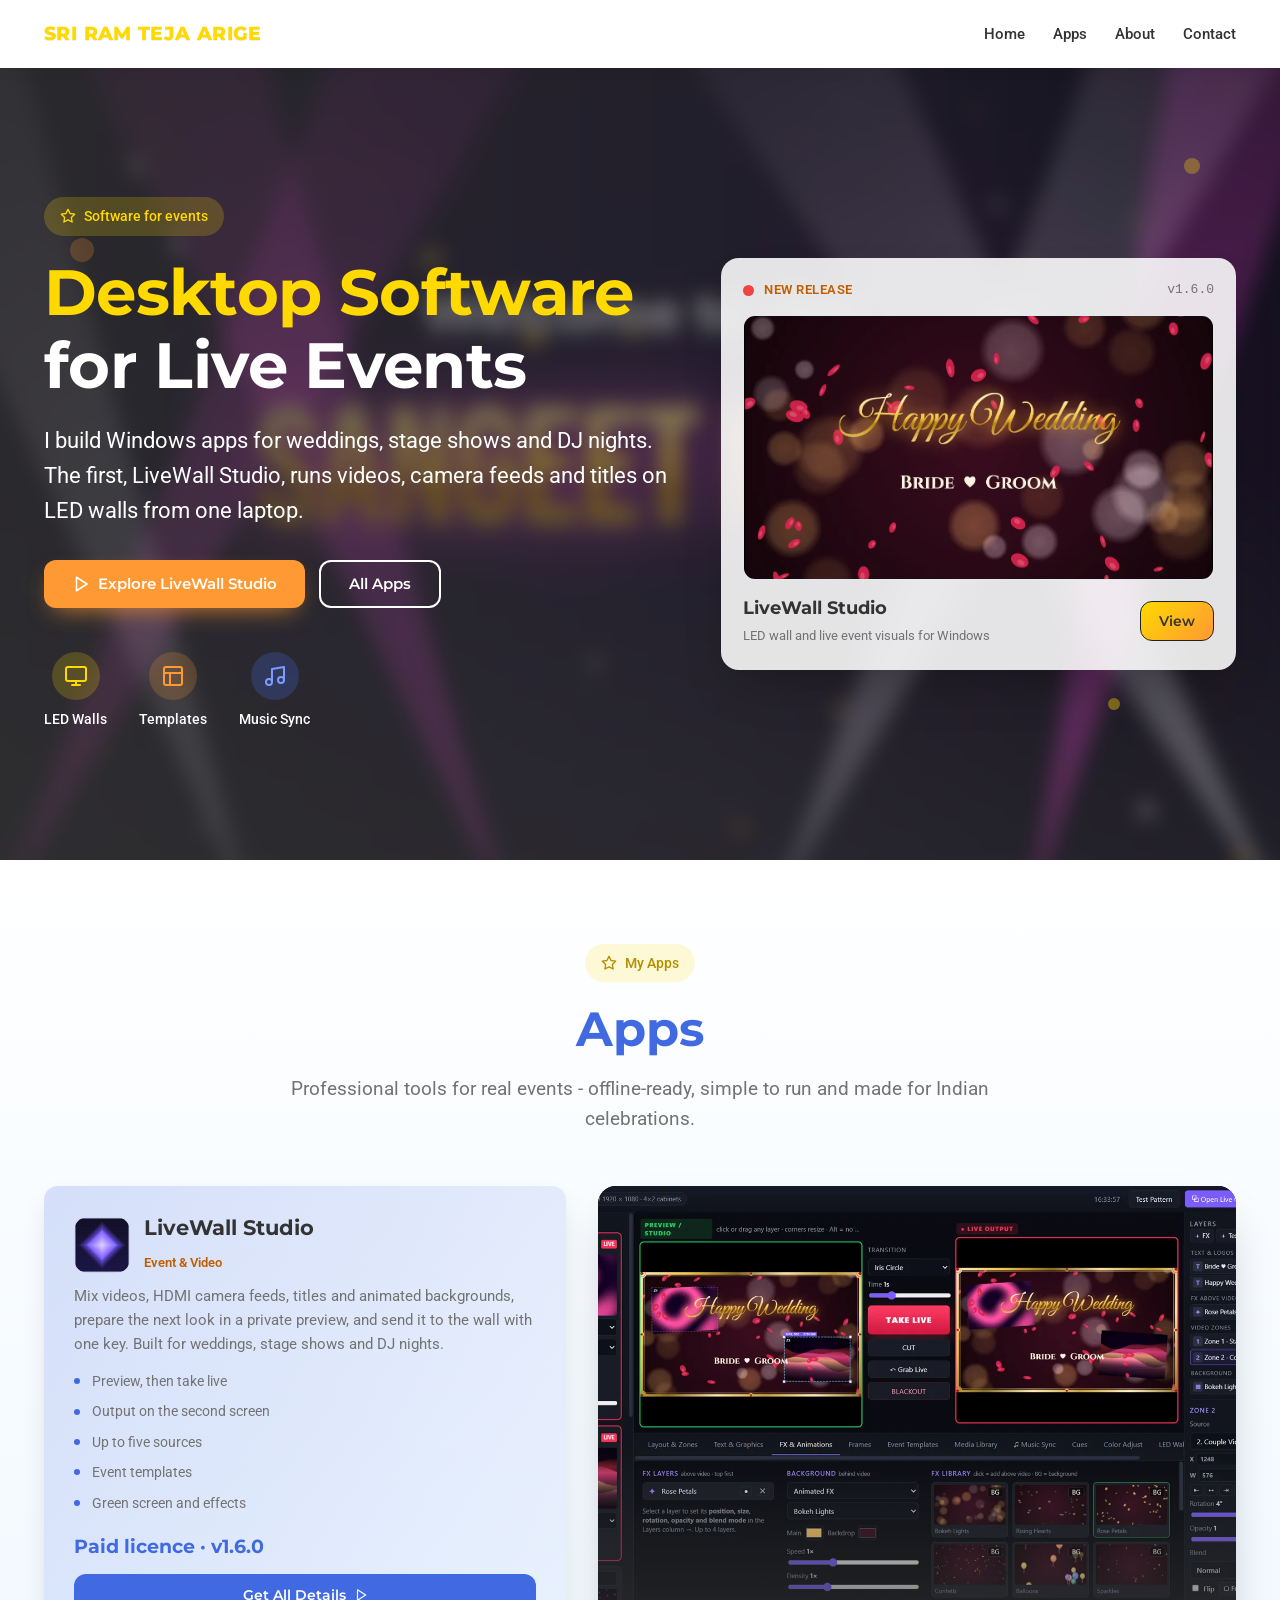
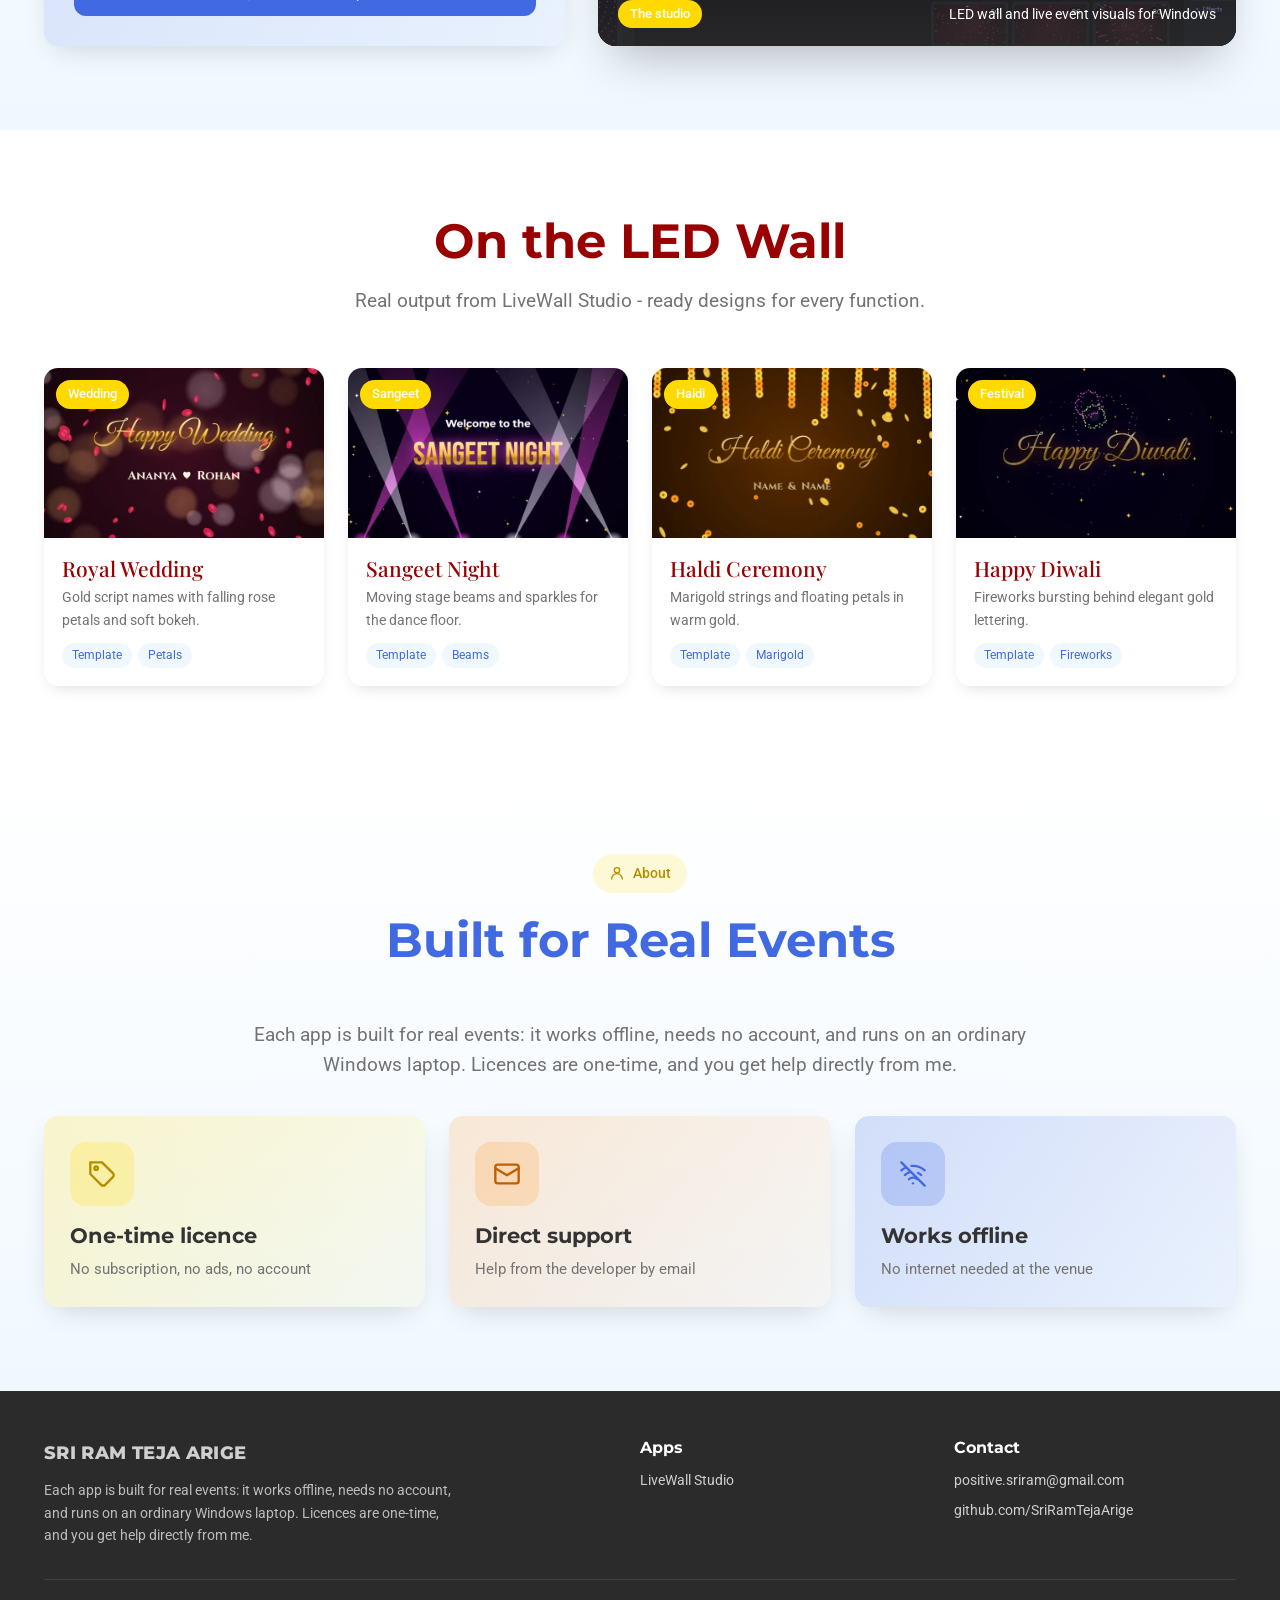
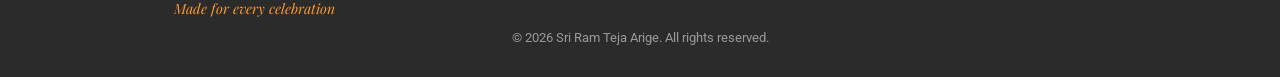
==== commit 91a3d34c: "Redesign in the Azura Productions theme; PC-code licence flow - Photo hero with gold headline, float" ====
--- a/index.html
+++ b/index.html
@@ -1,25 +1,25 @@
-<!doctype html>
-<html lang="en">
-<head>
-  <meta charset="utf-8" />
-  <meta name="viewport" content="width=device-width, initial-scale=1" />
-  <title>Sri Ram Teja Arige · Desktop apps for live events</title>
-  <meta name="description" content="Windows apps for live events by Sri Ram Teja Arige, including LiveWall Studio for LED walls." />
-  <meta property="og:title" content="Sri Ram Teja Arige · Desktop apps for live events" />
-  <meta property="og:description" content="Windows apps for live events. LiveWall Studio runs LED walls at weddings, stage shows and DJ nights." />
-  <meta property="og:image" content="https://sriramtejaarige.github.io/apps/livewall-studio/studio.png" />
-  <link rel="icon" href="apps/livewall-studio/icon.png" />
-  <link rel="preconnect" href="https://fonts.googleapis.com" />
-  <link rel="preconnect" href="https://fonts.gstatic.com" crossorigin />
-  <link rel="stylesheet" href="https://fonts.googleapis.com/css2?family=Geist:wght@400;500;600&family=Geist+Mono:wght@400;500&display=swap" />
-  <link rel="stylesheet" href="assets/style.css" />
-</head>
-<body data-page="home">
-  <header id="site-header" class="site-header"></header>
-  <main id="home-main"></main>
-  <footer id="site-footer" class="site-footer"></footer>
-
-  <script src="apps/apps.js"></script>
-  <script src="assets/site.js"></script>
-</body>
-</html>
+<!doctype html>
+<html lang="en">
+<head>
+  <meta charset="utf-8" />
+  <meta name="viewport" content="width=device-width, initial-scale=1" />
+  <title>Sri Ram Teja Arige · Desktop apps for live events</title>
+  <meta name="description" content="Windows apps for live events by Sri Ram Teja Arige, including LiveWall Studio for LED walls." />
+  <meta property="og:title" content="Sri Ram Teja Arige · Desktop apps for live events" />
+  <meta property="og:description" content="Windows apps for live events. LiveWall Studio runs LED walls at weddings, stage shows and DJ nights." />
+  <meta property="og:image" content="https://sriramtejaarige.github.io/apps/livewall-studio/studio.png" />
+  <link rel="icon" href="apps/livewall-studio/icon.png" />
+  <link rel="preconnect" href="https://fonts.googleapis.com" />
+  <link rel="preconnect" href="https://fonts.gstatic.com" crossorigin />
+  <link rel="stylesheet" href="https://fonts.googleapis.com/css2?family=Montserrat:wght@500;600;700;800&family=Roboto:wght@400;500;700&family=Playfair+Display:wght@500;600&display=swap" />
+  <link rel="stylesheet" href="assets/style.css" />
+</head>
+<body data-page="home">
+  <header id="site-header" class="site-header"></header>
+  <main id="home-main"></main>
+  <footer id="site-footer" class="site-footer"></footer>
+
+  <script src="apps/apps.js"></script>
+  <script src="assets/site.js"></script>
+</body>
+</html>
--- a/assets/style.css
+++ b/assets/style.css
@@ -1,217 +1,252 @@
-/* Graphite neutral ramp, one accent (LiveWall violet), Geist + Geist Mono. 4px spacing grid. */
+/* Sri Ram Teja Arige - site styles in the Azura Productions theme
+   (divine gold / saffron / royal blue / deep red, Montserrat + Roboto + Playfair Display). */
 :root {
-  --page: #fafafa;
-  --card: #ffffff;
-  --raised: #f4f4f5;
-  --text: #171717;
-  --text-2: #525252;
+  --gold: #ffd900;
+  --gold-ink: #b38f00;          /* gold used as text on white (readable) */
+  --saffron: #ff9933;
+  --saffron-ink: #c25e00;
+  --red: #990000;
+  --blue: #4169e1;
+  --white: #ffffff;
+  --text: #333333;
   --muted: #737373;
-  --line: rgba(23, 23, 23, 0.08);
-  --line-strong: rgba(23, 23, 23, 0.14);
-  --accent: #6d4aff;          /* fill: white text on it passes 4.5:1 */
-  --accent-hover: #5f3cf2;
-  --accent-text: #5a3fd6;     /* accent used as text on light surfaces */
-  --shadow-sm: 0 1px 2px rgba(0, 0, 0, 0.05);
-  --shadow-lg: 0 8px 24px rgba(0, 0, 0, 0.06);
-  --ease: cubic-bezier(0.22, 1, 0.36, 1);
-  --sans: 'Geist', 'Segoe UI', system-ui, sans-serif;
-  --mono: 'Geist Mono', ui-monospace, Consolas, monospace;
-  color-scheme: light;
-}
-@media (prefers-color-scheme: dark) {
-  :root {
-    --page: #141415;
-    --card: #19191b;
-    --raised: #232325;
-    --text: #ededed;
-    --text-2: #a1a1a6;
-    --muted: #85858b;
-    --line: rgba(237, 237, 237, 0.08);
-    --line-strong: rgba(237, 237, 237, 0.14);
-    --accent-text: #a996ff;
-    --shadow-sm: none;
-    --shadow-lg: 0 16px 40px rgba(0, 0, 0, 0.45);
-    color-scheme: dark;
-  }
-}
-
-* { box-sizing: border-box; }
-html { scroll-behavior: smooth; }
-body {
-  margin: 0;
-  background: var(--page);
-  color: var(--text);
-  font: 400 15px/1.6 var(--sans);
-  -webkit-font-smoothing: antialiased;
-  text-rendering: optimizeLegibility;
-}
-h1, h2, h3, h4 { font-weight: 500; line-height: 1.15; margin: 0; }
-p { margin: 0; }
-a { color: var(--accent-text); text-decoration: none; }
-a:hover { text-decoration: underline; text-underline-offset: 3px; }
-a:focus-visible, button:focus-visible { outline: 2px solid var(--accent); outline-offset: 2px; border-radius: 6px; }
+  --soft: #f0f8ff;              /* background-soft */
+  --divine: #fffdf5;
+  --border: #e2e8f0;
+  --serene: linear-gradient(180deg, #ffffff, #f0f8ff);
+  --divine-grad: linear-gradient(135deg, #ffd900, #ff9933);
+  --shadow: 0 10px 30px -10px rgba(0, 0, 0, 0.18);
+  --shadow-lg: 0 24px 50px -16px rgba(0, 0, 0, 0.28);
+  --ease: cubic-bezier(0.4, 0, 0.2, 1);
+  --head: 'Montserrat', 'Segoe UI', system-ui, sans-serif;
+  --body: 'Roboto', 'Segoe UI', system-ui, sans-serif;
+  --serif: 'Playfair Display', Georgia, serif;
+  --mono: ui-monospace, Consolas, 'Cascadia Mono', monospace;
+}
+
+* { box-sizing: border-box; margin: 0; padding: 0; }
+html { scroll-behavior: smooth; scroll-padding-top: 80px; }
+body { font-family: var(--body); color: var(--text); background: var(--white); line-height: 1.6; -webkit-font-smoothing: antialiased; }
 img { max-width: 100%; display: block; }
-.wrap { max-width: 1160px; margin: 0 auto; padding: 0 32px; }
-.mono { font-family: var(--mono); font-size: 13px; color: var(--muted); font-variant-numeric: tabular-nums; }
-kbd {
-  display: inline-block; min-width: 20px; padding: 1px 6px; text-align: center;
-  font: 500 12px/18px var(--mono); color: var(--text-2);
-  background: var(--raised); border: 1px solid var(--line-strong); border-radius: 4px;
-}
-
-/* ---------------------------------------------------------------- header / footer */
-.site-header { position: sticky; top: 0; z-index: 10; height: 60px; background: var(--page); border-bottom: 1px solid var(--line); }
-.site-header .wrap { height: 100%; display: flex; align-items: center; justify-content: space-between; }
-.brand { display: flex; align-items: center; gap: 10px; color: var(--text); font-weight: 500; font-size: 16px; }
+a { color: var(--blue); text-decoration: none; }
+a:hover { text-decoration: underline; }
+h1, h2, h3, h4 { font-family: var(--head); font-weight: 700; line-height: 1.15; }
+code, kbd { font-family: var(--mono); font-size: 0.9em; background: var(--soft); padding: 1px 6px; border-radius: 6px; }
+button, input, textarea { font: inherit; }
+:focus-visible { outline: 2px solid var(--saffron); outline-offset: 2px; border-radius: 6px; }
+.wrap { max-width: 1240px; margin: 0 auto; padding: 0 24px; }
+.mono { font-family: var(--mono); font-size: 13px; color: var(--muted); }
+.serene { background: var(--serene); }
+
+/* header + footer (like the Azura navigation / footer) */
+.site-header { position: sticky; top: 0; z-index: 30; background: rgba(255, 255, 255, 0.96); backdrop-filter: blur(8px); box-shadow: 0 2px 14px rgba(0, 0, 0, 0.06); }
+.site-header .wrap { height: 68px; display: flex; align-items: center; justify-content: space-between; gap: 16px; }
+.brand { font-family: var(--head); font-weight: 800; font-size: 19px; letter-spacing: 0.02em; text-transform: uppercase; color: var(--gold); text-shadow: 0 1px 0 rgba(0, 0, 0, 0.06); }
 .brand:hover { text-decoration: none; }
-.mark { width: 20px; height: 20px; display: grid; grid-template-columns: 1fr 1fr; gap: 2px; }
-.mark i { background: var(--text); border-radius: 2px; }
-.mark i:nth-child(2) { background: var(--accent); }
-.site-header nav { display: flex; gap: 24px; font-size: 14px; }
-.site-header nav a { color: var(--text-2); transition: color 150ms var(--ease); }
-.site-header nav a:hover { color: var(--text); text-decoration: none; }
-.site-footer { margin-top: 96px; border-top: 1px solid var(--line); }
-.site-footer .wrap { padding-top: 24px; padding-bottom: 32px; display: flex; justify-content: space-between; gap: 16px; flex-wrap: wrap; font-size: 13px; color: var(--muted); }
-.site-footer a { color: var(--text-2); }
-
-/* ---------------------------------------------------------------- buttons */
-.btn {
-  display: inline-flex; align-items: center; justify-content: center; gap: 8px; height: 44px; padding: 0 20px;
-  border-radius: 8px; font: 500 15px/1 var(--sans); white-space: nowrap;
-  background: var(--raised); color: var(--text); border: 1px solid var(--line-strong);
-  transition: background-color 150ms var(--ease), border-color 150ms var(--ease), transform 120ms var(--ease);
-}
-.btn:hover { text-decoration: none; border-color: var(--text-2); }
-.btn:active { transform: scale(0.98); }
-.btn.primary { background: var(--accent); color: #fff; border-color: var(--accent); }
-.btn.primary:hover { background: var(--accent-hover); border-color: var(--accent-hover); }
-.btn.sm { height: 36px; padding: 0 16px; font-size: 14px; }
-.actions { display: flex; gap: 12px; flex-wrap: wrap; align-items: center; }
-
-/* ---------------------------------------------------------------- hero (split: text + product view) */
-.hero { padding: 96px 0 80px; border-bottom: 1px solid var(--line); overflow: hidden; }
-.hero .wrap { display: grid; grid-template-columns: minmax(0, 5fr) minmax(0, 7fr); gap: 56px; align-items: center; }
-.kicker { font-size: 14px; color: var(--text-2); margin-bottom: 16px; }
-.hero h1 { font-size: clamp(36px, 5vw, 56px); line-height: 1.06; letter-spacing: -0.03em; }
-.hero .sub { margin-top: 20px; font-size: 18px; line-height: 1.6; color: var(--text-2); max-width: 36rem; }
-.hero .actions { margin-top: 32px; }
-.hero .meta { margin-top: 16px; }
-.window {
-  border-radius: 12px; overflow: hidden; background: var(--card);
-  border: 1px solid var(--line-strong); box-shadow: var(--shadow-lg);
-}
-.window-bar { height: 28px; display: flex; align-items: center; gap: 6px; padding: 0 12px; border-bottom: 1px solid var(--line); background: var(--raised); }
-.window-bar span { width: 8px; height: 8px; border-radius: 50%; background: var(--line-strong); }
-.window-bar em { margin-left: 8px; font: 400 12px/1 var(--mono); color: var(--muted); font-style: normal; }
-.window img { width: 100%; height: auto; }
-.hero .window { width: 118%; }
-
-/* ---------------------------------------------------------------- sections */
-.section { padding-top: 80px; }
-.section-head { display: flex; align-items: baseline; justify-content: space-between; gap: 16px; margin-bottom: 24px; }
-.section-head h2 { font-size: 28px; letter-spacing: -0.02em; }
-
-/* App list: one row per app (scales cleanly as more apps are added) */
-.app-list { border-top: 1px solid var(--line); }
-.app-row {
-  display: grid; grid-template-columns: 56px minmax(0, 1fr) auto; gap: 20px; align-items: center;
-  padding: 20px 0; border-bottom: 1px solid var(--line); color: var(--text);
-}
-.app-row:hover { text-decoration: none; }
-.app-row:hover h3 { color: var(--accent-text); }
-.app-row img { width: 56px; height: 56px; border-radius: 12px; }
-.app-row h3 { font-size: 18px; transition: color 150ms var(--ease); }
-.app-row p { color: var(--text-2); margin-top: 4px; }
-.app-row .mono { margin-top: 8px; }
-
-.about { max-width: 640px; }
-.about p { font-size: 17px; color: var(--text-2); }
-.facts { display: grid; grid-template-columns: repeat(3, 1fr); gap: 24px; margin-top: 32px; padding-top: 24px; border-top: 1px solid var(--line); }
-.facts dt { font-weight: 500; }
-.facts dd { margin: 4px 0 0; color: var(--text-2); font-size: 14px; }
-
-/* ---------------------------------------------------------------- app page */
-.back { display: inline-block; font-size: 14px; color: var(--text-2); margin-bottom: 24px; }
-.app-id { display: flex; align-items: center; gap: 12px; margin-bottom: 20px; }
-.app-id img { width: 40px; height: 40px; border-radius: 10px; }
-.app-id b { font-weight: 500; font-size: 16px; }
-.app-id span { display: block; font-size: 13px; color: var(--muted); }
-.dl-note { margin-top: 12px; font-size: 13px; color: var(--muted); max-width: 34rem; }
-
-.features { display: grid; grid-template-columns: repeat(3, 1fr); border-top: 1px solid var(--line); }
-.feature { padding: 24px 24px 24px 0; border-bottom: 1px solid var(--line); }
-.feature h3 { font-size: 16px; }
-.feature p { margin-top: 8px; color: var(--text-2); font-size: 14px; }
-
-.shot figure { margin: 0; }
-.shot figcaption { margin-top: 12px; font-size: 13px; color: var(--muted); }
-.shot img { cursor: zoom-in; }
-
-.docs { display: grid; grid-template-columns: 220px minmax(0, 1fr); gap: 56px; align-items: start; }
-.toc { position: sticky; top: 84px; display: flex; flex-direction: column; gap: 2px; max-height: calc(100vh - 104px); overflow: auto; }
-.toc h4 { font-size: 13px; color: var(--muted); font-weight: 400; margin-bottom: 8px; }
-.toc a { display: block; padding: 6px 12px; border-radius: 6px; font-size: 14px; color: var(--text-2); transition: background-color 150ms var(--ease), color 150ms var(--ease); }
-.toc a:hover { background: var(--raised); color: var(--text); text-decoration: none; }
-.toc a.on { background: var(--raised); color: var(--text); box-shadow: inset 2px 0 0 var(--accent); }
-.doc-body { max-width: 720px; }
-.doc-body article { padding-bottom: 40px; margin-bottom: 40px; border-bottom: 1px solid var(--line); scroll-margin-top: 84px; }
-.doc-body article:last-child { border-bottom: none; }
-.doc-body h2 { font-size: 24px; letter-spacing: -0.01em; margin-bottom: 16px; }
-.doc-body h4 { font-size: 15px; margin: 16px 0 8px; }
-.doc-body p, .doc-body li { color: var(--text-2); }
-.doc-body b { color: var(--text); font-weight: 500; }
-.doc-body ul { padding-left: 20px; margin: 0; }
-.doc-body li { margin: 8px 0; }
-.steps { list-style: none; padding: 0 !important; counter-reset: s; }
-.steps li { counter-increment: s; position: relative; padding-left: 40px; margin: 16px 0; }
-.steps li::before {
-  content: counter(s); position: absolute; left: 0; top: 1px; width: 24px; height: 24px; border-radius: 6px;
-  display: grid; place-items: center; font: 500 12px/1 var(--mono); color: var(--text-2);
-  background: var(--raised); border: 1px solid var(--line-strong);
-}
-.note { margin-top: 16px; padding: 12px 16px; border-radius: 8px; background: var(--raised); color: var(--text-2); font-size: 14px; }
-.explain { display: grid; grid-template-columns: 1fr 1fr; gap: 1px; background: var(--line); border: 1px solid var(--line); border-radius: 12px; overflow: hidden; }
-.explain > div { background: var(--card); padding: 20px; }
-.explain h4 { margin: 0 0 8px; }
-.explain p { font-size: 14px; }
-table.keys { border-collapse: collapse; width: 100%; }
-table.keys td { padding: 8px 0; border-bottom: 1px solid var(--line); color: var(--text-2); }
-table.keys td:first-child { white-space: nowrap; width: 1%; padding-right: 24px; }
-details { border-bottom: 1px solid var(--line); padding: 16px 0; }
-details:first-of-type { border-top: 1px solid var(--line); }
-details summary { cursor: pointer; font-weight: 500; color: var(--text); list-style: none; display: flex; justify-content: space-between; gap: 16px; }
-details summary::-webkit-details-marker { display: none; }
-details summary::after { content: '+'; color: var(--muted); font-family: var(--mono); }
-details[open] summary::after { content: '−'; }
-details p { margin-top: 8px; font-size: 14px; }
-
-.lightbox { position: fixed; inset: 0; z-index: 50; background: rgba(10, 10, 11, 0.9); display: grid; place-items: center; padding: 32px; cursor: zoom-out; }
+.site-header nav { display: flex; gap: 28px; }
+.site-header nav a { color: var(--text); font-weight: 500; font-size: 15px; }
+.site-header nav a:hover { color: var(--saffron-ink); text-decoration: none; }
+.site-footer { margin-top: 0; background: #2b2b2b; color: #cfcfcf; }
+.site-footer .wrap { padding: 48px 24px 28px; display: grid; grid-template-columns: 2fr 1fr 1fr; gap: 32px; }
+.site-footer .brand { font-size: 18px; display: inline-block; margin-bottom: 12px; }
+.site-footer p { font-size: 14px; color: #bdbdbd; max-width: 420px; }
+.site-footer h4 { color: #fff; font-size: 16px; margin-bottom: 12px; }
+.site-footer ul { list-style: none; display: grid; gap: 8px; font-size: 14px; }
+.site-footer a { color: #cfcfcf; }
+.site-footer .bottom { grid-column: 1 / -1; border-top: 1px solid rgba(255, 255, 255, 0.1); padding-top: 18px; text-align: center; font-size: 13px; color: #9a9a9a; }
+.site-footer .quote { font-family: var(--serif); font-style: italic; color: var(--saffron); margin-bottom: 8px; }
+
+/* buttons */
+.btn { display: inline-flex; align-items: center; justify-content: center; gap: 8px; height: 48px; padding: 0 28px; border-radius: 12px; border: 0;
+  font-family: var(--head); font-weight: 600; font-size: 15px; cursor: pointer; transition: transform 0.25s var(--ease), box-shadow 0.25s var(--ease), background 0.2s; white-space: nowrap; }
+.btn:hover { text-decoration: none; transform: translateY(-2px) scale(1.02); }
+.btn.saffron { background: var(--saffron); color: #fff; box-shadow: 0 10px 24px -10px rgba(255, 153, 51, 0.8); }
+.btn.saffron:hover { background: #ff8c1a; }
+.btn.outline { border: 2px solid #fff; color: #fff; background: transparent; }
+.btn.outline:hover { background: #fff; color: var(--text); }
+.btn.royal { background: var(--blue); color: #fff; }
+.btn.gold { background: var(--divine-grad); color: var(--text); border: 1px solid #222; }
+.btn.ghost { background: #fff; color: var(--blue); border: 1px solid rgba(65, 105, 225, 0.35); }
+.btn.sm { height: 40px; padding: 0 18px; font-size: 14px; }
+.btn.block { width: 100%; }
+.btn:disabled { opacity: 0.6; cursor: default; transform: none; }
+.actions { display: flex; gap: 14px; flex-wrap: wrap; align-items: center; }
+
+/* photo hero (like the Azura home hero) */
+.hero { position: relative; overflow: hidden; min-height: 88vh; display: flex; align-items: center; color: #fff; }
+.hero-bg { position: absolute; inset: -5%; background-size: cover; background-position: center; filter: blur(10px) saturate(1.3); }
+.hero-bg::before { content: ''; position: absolute; inset: 0; background: linear-gradient(90deg, rgba(51, 51, 51, 0.82), rgba(51, 51, 51, 0.6) 55%, rgba(51, 51, 51, 0.3)); }
+.hero-bg::after { content: ''; position: absolute; inset: 0; background: linear-gradient(0deg, rgba(51, 51, 51, 0.45), transparent 50%); }
+.dot { position: absolute; border-radius: 50%; animation: float 3s ease-in-out infinite; }
+@keyframes float { 0%, 100% { transform: translateY(0); } 50% { transform: translateY(-12px); } }
+.hero .wrap { position: relative; z-index: 2; width: 100%; display: grid; grid-template-columns: 1.1fr 0.9fr; gap: 48px; align-items: center; padding-top: 72px; padding-bottom: 72px; }
+.pill { display: inline-flex; align-items: center; gap: 8px; padding: 8px 16px; border-radius: 999px; font-size: 14px; font-weight: 500; }
+.pill.gold { background: rgba(255, 217, 0, 0.16); color: var(--gold-ink); }
+.hero .pill.gold { color: var(--gold); background: rgba(255, 217, 0, 0.2); }
+.hero h1 { font-size: clamp(38px, 5.2vw, 64px); color: var(--gold); margin: 20px 0 20px; letter-spacing: -0.01em; }
+.hero h1 span { color: #fff; display: block; }
+.hero .sub { font-size: clamp(18px, 2vw, 22px); color: #fff; max-width: 640px; margin-bottom: 32px; }
+.hero .meta { margin-top: 18px; color: rgba(255, 255, 255, 0.85); font-size: 14px; }
+.hero .app-id { display: flex; align-items: center; gap: 14px; }
+.hero .app-id img { width: 56px; height: 56px; border-radius: 14px; box-shadow: 0 8px 20px rgba(0, 0, 0, 0.35); }
+.hero .app-id b { font-family: var(--head); font-size: 20px; display: block; }
+.hero .app-id span { color: rgba(255, 255, 255, 0.8); font-size: 14px; }
+.hero .back { color: rgba(255, 255, 255, 0.85); font-size: 14px; display: inline-block; margin-bottom: 18px; }
+.icons { display: flex; gap: 32px; margin-top: 44px; }
+.icons div { display: flex; flex-direction: column; align-items: center; gap: 8px; font-size: 14px; font-weight: 500; }
+.icons i { width: 48px; height: 48px; border-radius: 50%; display: flex; align-items: center; justify-content: center; font-style: normal; font-size: 22px; }
+.float-card { background: rgba(255, 255, 255, 0.88); backdrop-filter: blur(12px); color: var(--text); border-radius: 18px; padding: 22px; box-shadow: var(--shadow-lg); transition: transform 0.3s var(--ease); }
+.float-card:hover { transform: translateY(-4px); }
+.float-card .top { display: flex; justify-content: space-between; align-items: center; margin-bottom: 14px; font-size: 13px; }
+.float-card .live { display: flex; align-items: center; gap: 10px; color: var(--saffron-ink); font-weight: 600; letter-spacing: 0.04em; }
+.float-card .live::before { content: ''; width: 11px; height: 11px; border-radius: 50%; background: #ef4444; animation: pulse 1.6s infinite; }
+@keyframes pulse { 50% { opacity: 0.35; } }
+.float-card .shot { aspect-ratio: 16 / 9; border-radius: 12px; overflow: hidden; border: 1px solid var(--border); background: #0a0c11; }
+.float-card .shot img { width: 100%; height: 100%; object-fit: cover; cursor: zoom-in; }
+.float-card .foot { margin-top: 14px; display: flex; justify-content: space-between; align-items: center; gap: 12px; }
+.float-card .foot b { font-family: var(--head); font-size: 18px; display: block; }
+.float-card .foot small { color: var(--muted); }
+
+/* sections */
+.section { padding: 84px 0; }
+.section-head { text-align: center; margin-bottom: 52px; }
+.section-head .pill { margin-bottom: 20px; }
+.section-head h2 { font-size: clamp(32px, 4.4vw, 48px); color: var(--blue); margin-bottom: 16px; }
+.section-head h2.red { color: var(--red); }
+.section-head p { font-size: 19px; color: var(--muted); max-width: 760px; margin: 0 auto; }
+
+/* pastel service cards (Azura home "Premium Services") */
+.cards { display: grid; grid-template-columns: repeat(auto-fit, minmax(250px, 1fr)); gap: 28px; }
+.cards.three { grid-template-columns: repeat(3, 1fr); }
+@media (max-width: 960px) { .cards.three { grid-template-columns: repeat(2, 1fr); } }
+@media (max-width: 600px) { .cards.three { grid-template-columns: 1fr; } }
+.card { position: relative; overflow: hidden; border-radius: 14px; padding: 26px; box-shadow: var(--shadow); transition: transform 0.45s var(--ease), box-shadow 0.45s var(--ease); display: flex; flex-direction: column; }
+.card:hover { transform: translateY(-8px) scale(1.02); box-shadow: var(--shadow-lg); }
+.card .ic { width: 64px; height: 64px; border-radius: 16px; display: flex; align-items: center; justify-content: center; margin-bottom: 18px; font-size: 28px; }
+.card h3 { font-size: 21px; margin-bottom: 8px; color: var(--text); }
+.card p { color: var(--muted); font-size: 15px; }
+.card ul { list-style: none; margin: 14px 0 0; display: grid; gap: 8px; }
+.card li { display: flex; align-items: center; gap: 12px; color: var(--muted); font-size: 14px; }
+.card li::before { content: ''; width: 6px; height: 6px; border-radius: 50%; background: var(--tone); flex: none; }
+.card .price { margin-top: auto; padding-top: 18px; font-family: var(--head); font-weight: 700; font-size: 19px; color: var(--tone-ink); }
+.card .btn { margin-top: 12px; }
+.t-gold { --tone: var(--gold); --tone-ink: var(--gold-ink); background: linear-gradient(135deg, rgba(255, 217, 0, 0.2), rgba(255, 217, 0, 0.05)); }
+.t-saffron { --tone: var(--saffron); --tone-ink: var(--saffron-ink); background: linear-gradient(135deg, rgba(255, 153, 51, 0.2), rgba(255, 153, 51, 0.05)); }
+.t-blue { --tone: var(--blue); --tone-ink: var(--blue); background: linear-gradient(135deg, rgba(65, 105, 225, 0.2), rgba(65, 105, 225, 0.05)); }
+.t-red { --tone: var(--red); --tone-ink: var(--red); background: linear-gradient(135deg, rgba(153, 0, 0, 0.18), rgba(153, 0, 0, 0.04)); }
+.card .ic { background: color-mix(in srgb, var(--tone) 22%, transparent); color: var(--tone-ink); }
+.card .btn.tone { background: var(--tone); color: #fff; width: 100%; height: 42px; font-size: 14px; }
+.t-gold .btn.tone { color: var(--text); }
+
+/* app showcase (home) */
+.app-feature { display: grid; grid-template-columns: 0.9fr 1.1fr; gap: 32px; align-items: stretch; }
+.app-feature .card { padding: 30px; }
+.app-feature .app-head { display: flex; align-items: center; gap: 14px; margin-bottom: 10px; }
+.app-feature .app-head img { width: 56px; height: 56px; border-radius: 14px; }
+.app-feature .tag { font-size: 13px; color: var(--saffron-ink); font-weight: 600; }
+.shot-panel { position: relative; border-radius: 18px; overflow: hidden; box-shadow: var(--shadow-lg); background: #0a0c11; min-height: 300px; }
+.shot-panel img { width: 100%; height: 100%; object-fit: cover; transition: transform 0.7s var(--ease); cursor: zoom-in; }
+.shot-panel:hover img { transform: scale(1.04); }
+.shot-panel::after { content: ''; position: absolute; inset: 0; background: linear-gradient(0deg, rgba(51, 51, 51, 0.7), transparent 45%); pointer-events: none; }
+.shot-panel .cap { position: absolute; z-index: 2; left: 20px; right: 20px; bottom: 18px; display: flex; justify-content: space-between; align-items: center; color: #fff; font-size: 14px; gap: 12px; }
+.badge { display: inline-block; padding: 4px 12px; border-radius: 999px; background: var(--gold); color: #fff; font-size: 13px; font-weight: 500; }
+.badge.blue { background: rgba(65, 105, 225, 0.12); color: var(--blue); }
+
+/* event-style image cards */
+.gallery { display: grid; grid-template-columns: repeat(auto-fill, minmax(250px, 1fr)); gap: 24px; }
+.ecard { background: #fff; border-radius: 14px; overflow: hidden; box-shadow: 0 6px 18px -8px rgba(0, 0, 0, 0.2); transition: transform 0.5s var(--ease), box-shadow 0.5s var(--ease); display: flex; flex-direction: column; }
+.ecard:hover { transform: translateY(-8px); box-shadow: var(--shadow-lg); }
+.ecard .img { position: relative; height: 170px; overflow: hidden; }
+.ecard .img img { width: 100%; height: 100%; object-fit: cover; transition: transform 0.5s var(--ease); cursor: zoom-in; }
+.ecard:hover .img img { transform: scale(1.1); }
+.ecard .img .badge { position: absolute; top: 12px; left: 12px; }
+.ecard .body { padding: 18px; display: flex; flex-direction: column; flex: 1; }
+.ecard h3 { font-family: var(--serif); font-weight: 500; font-size: 21px; color: var(--red); margin-bottom: 6px; transition: color 0.2s; }
+.ecard:hover h3 { color: var(--saffron-ink); }
+.ecard p { font-size: 14px; color: var(--muted); }
+.chips { display: flex; flex-wrap: wrap; gap: 6px; margin-top: auto; padding-top: 12px; }
+.chips span { padding: 3px 10px; border-radius: 999px; background: var(--soft); color: var(--blue); font-size: 12px; }
+
+/* facts (about) */
+.facts { display: grid; grid-template-columns: repeat(3, 1fr); gap: 24px; margin-top: 36px; }
+.about-text { font-size: 19px; color: var(--muted); max-width: 820px; margin: 0 auto; text-align: center; }
+
+/* licence: request + download */
+.lic-grid { display: grid; grid-template-columns: 0.85fr 1.15fr; gap: 32px; align-items: start; }
+.lic-steps { display: grid; gap: 16px; }
+.lic-steps .step { display: flex; gap: 14px; align-items: flex-start; }
+.lic-steps .num { width: 36px; height: 36px; flex: none; border-radius: 50%; display: flex; align-items: center; justify-content: center; font-family: var(--head); font-weight: 700; color: #fff; }
+.lic-steps p { color: var(--muted); }
+.lic-steps b { color: var(--text); }
+.panel { background: #fff; border-radius: 18px; padding: 28px; box-shadow: var(--shadow); border: 1px solid var(--border); }
+.lic-form { display: grid; gap: 14px; }
+.lic-form .two { display: grid; grid-template-columns: 1fr 1fr; gap: 14px; }
+.lic-form label { display: grid; gap: 6px; font-size: 14px; color: var(--muted); }
+.lic-form input, .lic-form textarea, .lic-key textarea { width: 100%; padding: 11px 14px; border-radius: 12px; border: 1px solid var(--border); background: #fff; color: var(--text); font-size: 15px; }
+.lic-form input:focus, .lic-form textarea:focus, .lic-key textarea:focus { outline: 2px solid rgba(255, 153, 51, 0.5); border-color: var(--saffron); }
+.lic-form input.pc, .lic-key textarea { font-family: var(--mono); letter-spacing: 0.04em; }
+.lic-key { display: flex; gap: 12px; align-items: stretch; flex-wrap: wrap; }
+.lic-key textarea { flex: 1 1 420px; font-size: 13px; resize: vertical; }
+.lic-msg { min-height: 22px; margin: 12px 0 0; font-size: 14px; color: var(--muted); }
+.lic-msg.good { color: #15803d; }
+.lic-msg.bad { color: var(--red); }
+.hp { position: absolute; left: -9999px; width: 1px; height: 1px; opacity: 0; }
+#key-files { margin-top: 16px; }
+
+/* guide (docs) */
+.docs { display: grid; grid-template-columns: 220px 1fr; gap: 48px; align-items: start; }
+.toc { position: sticky; top: 96px; display: grid; gap: 4px; padding: 18px; border-radius: 14px; background: var(--soft); }
+.toc h4 { font-size: 13px; text-transform: uppercase; letter-spacing: 0.08em; color: var(--muted); margin-bottom: 6px; }
+.toc a { color: var(--text); padding: 6px 10px; border-radius: 8px; font-size: 15px; }
+.toc a:hover { background: #fff; text-decoration: none; }
+.toc a.on { background: var(--gold); color: var(--text); font-weight: 600; }
+.doc-body article { padding-bottom: 36px; margin-bottom: 36px; border-bottom: 1px solid var(--border); }
+.doc-body article:last-child { border-bottom: 0; }
+.doc-body h2 { font-size: 28px; color: var(--blue); margin-bottom: 16px; }
+.doc-body h4 { font-size: 18px; color: var(--red); margin: 18px 0 8px; }
+.doc-body p, .doc-body li { color: #4a4a4a; }
+.doc-body ul, .doc-body ol { padding-left: 22px; display: grid; gap: 6px; }
+.doc-body ol.steps { list-style: none; padding: 0; counter-reset: s; gap: 12px; }
+.doc-body ol.steps li { counter-increment: s; position: relative; padding: 14px 16px 14px 56px; background: var(--soft); border-radius: 12px; }
+.doc-body ol.steps li::before { content: counter(s); position: absolute; left: 14px; top: 13px; width: 28px; height: 28px; border-radius: 50%; background: var(--saffron); color: #fff;
+  font-family: var(--head); font-weight: 700; font-size: 14px; display: flex; align-items: center; justify-content: center; }
+.doc-body .note { margin-top: 14px; padding: 12px 16px; border-left: 4px solid var(--gold); background: var(--divine); border-radius: 0 10px 10px 0; color: #5a5a5a; }
+.doc-body table { width: 100%; border-collapse: collapse; margin: 10px 0; font-size: 15px; }
+.doc-body th, .doc-body td { text-align: left; padding: 10px 12px; border-bottom: 1px solid var(--border); vertical-align: top; }
+.doc-body th { background: var(--soft); font-family: var(--head); }
+.doc-body details { background: #fff; border: 1px solid var(--border); border-radius: 12px; padding: 14px 18px; margin-bottom: 10px; }
+.doc-body summary { cursor: pointer; font-family: var(--head); font-weight: 600; color: var(--text); }
+.doc-body details p { margin-top: 10px; }
+
+/* lightbox */
+.lightbox { position: fixed; inset: 0; z-index: 50; background: rgba(0, 0, 0, 0.86); display: flex; align-items: center; justify-content: center; padding: 24px; cursor: zoom-out; }
 .lightbox[hidden] { display: none; }
-.lightbox img { max-height: 90vh; border-radius: 8px; }
-.loading, .notfound { padding: 96px 0; text-align: center; color: var(--muted); }
-
-/* one short entrance on load */
-@media (prefers-reduced-motion: no-preference) {
-  .hero .wrap > * { animation: rise 400ms var(--ease) both; }
-  .hero .wrap > *:nth-child(2) { animation-delay: 60ms; }
-  @keyframes rise { from { opacity: 0; transform: translateY(8px); } }
-}
-
-@media (max-width: 900px) {
-  .wrap { padding: 0 20px; }
-  .hero { padding: 56px 0 48px; }
-  .hero .wrap { grid-template-columns: 1fr; gap: 40px; }
-  .hero .window { width: 100%; }
-  .features { grid-template-columns: 1fr; }
-  .feature { padding-right: 0; }
-  .docs { grid-template-columns: 1fr; gap: 24px; }
-  .toc { position: static; max-height: none; flex-direction: row; flex-wrap: wrap; gap: 4px; }
-  .toc h4 { width: 100%; margin: 0; }
-  .toc a { border: 1px solid var(--line); }
-  .explain { grid-template-columns: 1fr; }
-  .facts { grid-template-columns: 1fr; gap: 16px; }
-  .app-row { grid-template-columns: 48px minmax(0, 1fr); }
-  .app-row img { width: 48px; height: 48px; }
-  .app-row .btn { grid-column: 2; justify-self: start; }
+.lightbox img { max-width: 96vw; max-height: 92vh; border-radius: 12px; box-shadow: 0 20px 60px rgba(0, 0, 0, 0.6); }
+.notfound { padding: 120px 0; text-align: center; }
+.loading { padding: 120px 0; text-align: center; color: var(--muted); }
+
+/* reveal on scroll */
+.reveal { opacity: 0; transform: translateY(26px); transition: opacity 0.8s var(--ease), transform 0.8s var(--ease); }
+.reveal.in { opacity: 1; transform: none; }
+
+@media (max-width: 960px) {
+  .hero .wrap, .app-feature, .lic-grid, .docs { grid-template-columns: 1fr; }
+  .float-card-wrap { display: none; }
+  .toc { position: static; }
+  .facts { grid-template-columns: 1fr; }
+  .site-footer .wrap { grid-template-columns: 1fr; }
+}
+@media (max-width: 600px) {
   .site-header nav { gap: 16px; }
-}
+  .site-header nav a { font-size: 14px; }
+  .brand { font-size: 15px; }
+  .hero { min-height: auto; text-align: center; }
+  .hero .sub { margin-left: auto; margin-right: auto; }
+  .hero .actions, .icons, .hero .app-id { justify-content: center; }
+  .lic-form .two { grid-template-columns: 1fr; }
+  .section { padding: 64px 0; }
+}
+@media (prefers-reduced-motion: reduce) {
+  *, *::before, *::after { animation: none !important; transition: none !important; }
+  .reveal { opacity: 1; transform: none; }
+}
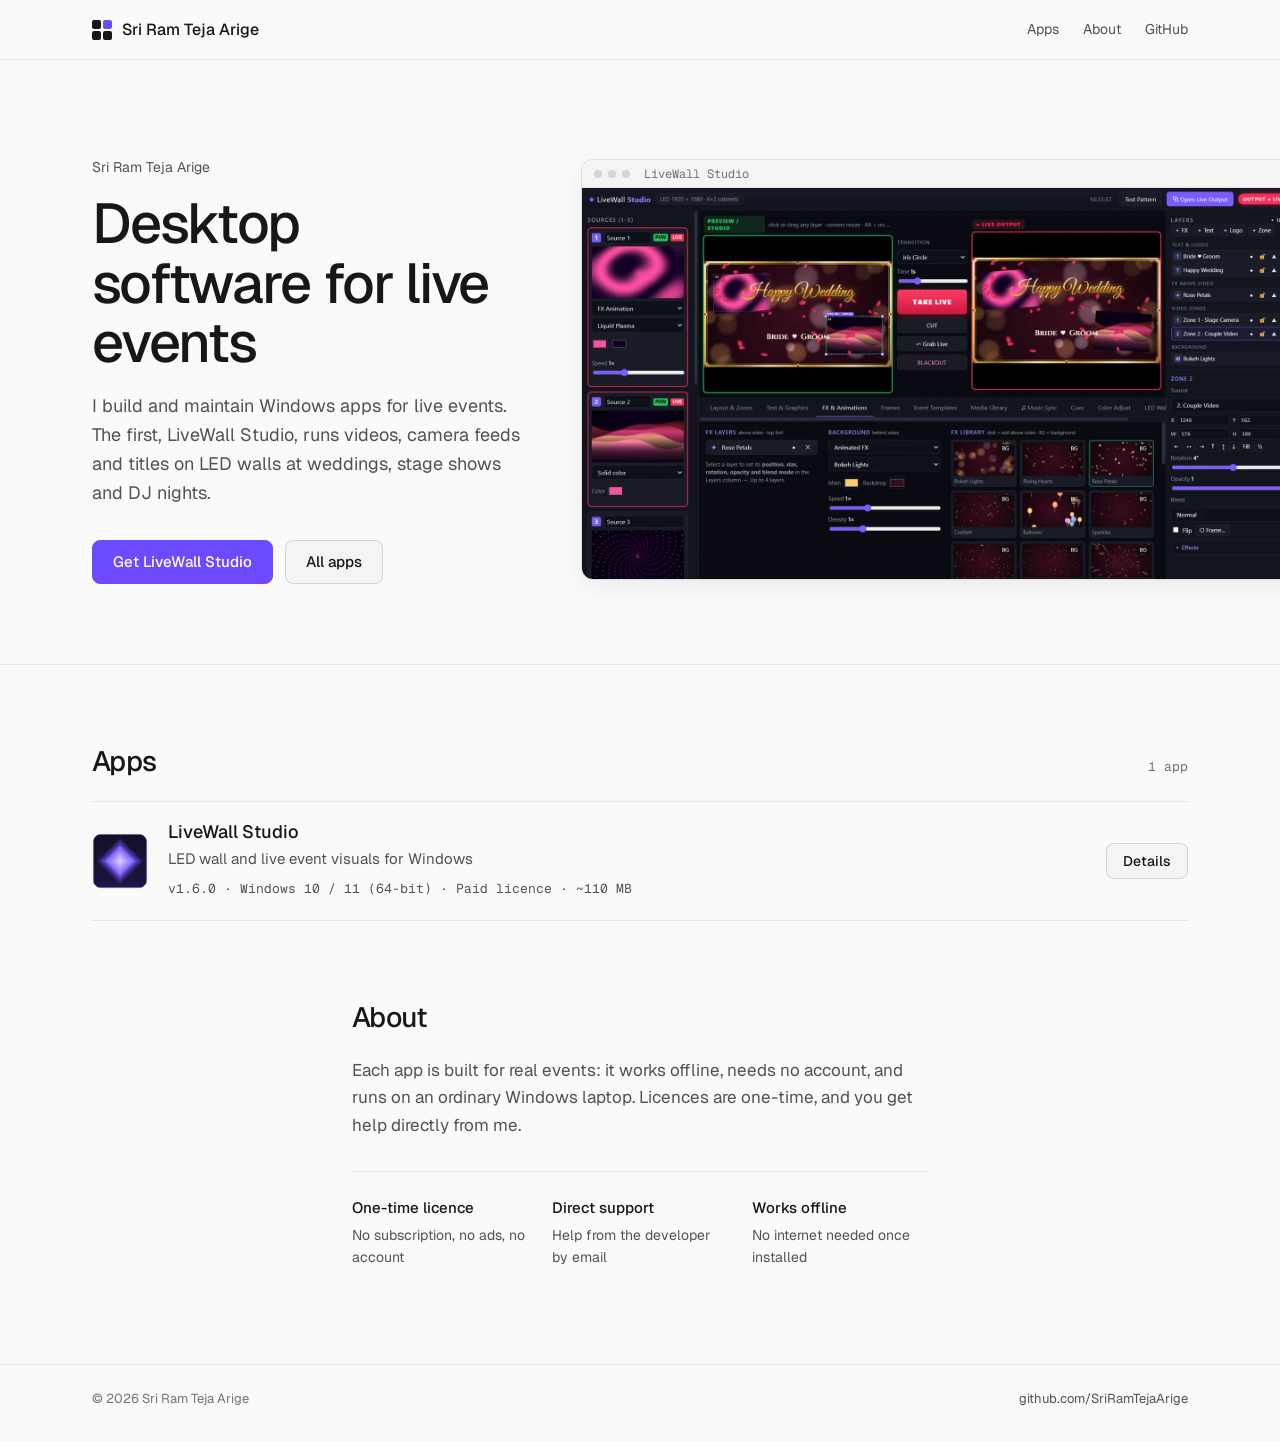
==== commit 6dad2efc: "Restore the original site design (undo the Azura-theme restyle) Keeps the licence-flow fixes: reques" ====
--- a/index.html
+++ b/index.html
@@ -1,25 +1,25 @@
-<!doctype html>
-<html lang="en">
-<head>
-  <meta charset="utf-8" />
-  <meta name="viewport" content="width=device-width, initial-scale=1" />
-  <title>Sri Ram Teja Arige · Desktop apps for live events</title>
-  <meta name="description" content="Windows apps for live events by Sri Ram Teja Arige, including LiveWall Studio for LED walls." />
-  <meta property="og:title" content="Sri Ram Teja Arige · Desktop apps for live events" />
-  <meta property="og:description" content="Windows apps for live events. LiveWall Studio runs LED walls at weddings, stage shows and DJ nights." />
-  <meta property="og:image" content="https://sriramtejaarige.github.io/apps/livewall-studio/studio.png" />
-  <link rel="icon" href="apps/livewall-studio/icon.png" />
-  <link rel="preconnect" href="https://fonts.googleapis.com" />
-  <link rel="preconnect" href="https://fonts.gstatic.com" crossorigin />
-  <link rel="stylesheet" href="https://fonts.googleapis.com/css2?family=Montserrat:wght@500;600;700;800&family=Roboto:wght@400;500;700&family=Playfair+Display:wght@500;600&display=swap" />
-  <link rel="stylesheet" href="assets/style.css" />
-</head>
-<body data-page="home">
-  <header id="site-header" class="site-header"></header>
-  <main id="home-main"></main>
-  <footer id="site-footer" class="site-footer"></footer>
-
-  <script src="apps/apps.js"></script>
-  <script src="assets/site.js"></script>
-</body>
-</html>
+<!doctype html>
+<html lang="en">
+<head>
+  <meta charset="utf-8" />
+  <meta name="viewport" content="width=device-width, initial-scale=1" />
+  <title>Sri Ram Teja Arige · Desktop apps for live events</title>
+  <meta name="description" content="Windows apps for live events by Sri Ram Teja Arige, including LiveWall Studio for LED walls." />
+  <meta property="og:title" content="Sri Ram Teja Arige · Desktop apps for live events" />
+  <meta property="og:description" content="Windows apps for live events. LiveWall Studio runs LED walls at weddings, stage shows and DJ nights." />
+  <meta property="og:image" content="https://sriramtejaarige.github.io/apps/livewall-studio/studio.png" />
+  <link rel="icon" href="apps/livewall-studio/icon.png" />
+  <link rel="preconnect" href="https://fonts.googleapis.com" />
+  <link rel="preconnect" href="https://fonts.gstatic.com" crossorigin />
+  <link rel="stylesheet" href="https://fonts.googleapis.com/css2?family=Geist:wght@400;500;600&family=Geist+Mono:wght@400;500&display=swap" />
+  <link rel="stylesheet" href="assets/style.css" />
+</head>
+<body data-page="home">
+  <header id="site-header" class="site-header"></header>
+  <main id="home-main"></main>
+  <footer id="site-footer" class="site-footer"></footer>
+
+  <script src="apps/apps.js"></script>
+  <script src="assets/site.js"></script>
+</body>
+</html>
--- a/assets/style.css
+++ b/assets/style.css
@@ -1,252 +1,235 @@
-/* Sri Ram Teja Arige - site styles in the Azura Productions theme
-   (divine gold / saffron / royal blue / deep red, Montserrat + Roboto + Playfair Display). */
-:root {
-  --gold: #ffd900;
-  --gold-ink: #b38f00;          /* gold used as text on white (readable) */
-  --saffron: #ff9933;
-  --saffron-ink: #c25e00;
-  --red: #990000;
-  --blue: #4169e1;
-  --white: #ffffff;
-  --text: #333333;
-  --muted: #737373;
-  --soft: #f0f8ff;              /* background-soft */
-  --divine: #fffdf5;
-  --border: #e2e8f0;
-  --serene: linear-gradient(180deg, #ffffff, #f0f8ff);
-  --divine-grad: linear-gradient(135deg, #ffd900, #ff9933);
-  --shadow: 0 10px 30px -10px rgba(0, 0, 0, 0.18);
-  --shadow-lg: 0 24px 50px -16px rgba(0, 0, 0, 0.28);
-  --ease: cubic-bezier(0.4, 0, 0.2, 1);
-  --head: 'Montserrat', 'Segoe UI', system-ui, sans-serif;
-  --body: 'Roboto', 'Segoe UI', system-ui, sans-serif;
-  --serif: 'Playfair Display', Georgia, serif;
-  --mono: ui-monospace, Consolas, 'Cascadia Mono', monospace;
-}
-
-* { box-sizing: border-box; margin: 0; padding: 0; }
-html { scroll-behavior: smooth; scroll-padding-top: 80px; }
-body { font-family: var(--body); color: var(--text); background: var(--white); line-height: 1.6; -webkit-font-smoothing: antialiased; }
-img { max-width: 100%; display: block; }
-a { color: var(--blue); text-decoration: none; }
-a:hover { text-decoration: underline; }
-h1, h2, h3, h4 { font-family: var(--head); font-weight: 700; line-height: 1.15; }
-code, kbd { font-family: var(--mono); font-size: 0.9em; background: var(--soft); padding: 1px 6px; border-radius: 6px; }
-button, input, textarea { font: inherit; }
-:focus-visible { outline: 2px solid var(--saffron); outline-offset: 2px; border-radius: 6px; }
-.wrap { max-width: 1240px; margin: 0 auto; padding: 0 24px; }
-.mono { font-family: var(--mono); font-size: 13px; color: var(--muted); }
-.serene { background: var(--serene); }
-
-/* header + footer (like the Azura navigation / footer) */
-.site-header { position: sticky; top: 0; z-index: 30; background: rgba(255, 255, 255, 0.96); backdrop-filter: blur(8px); box-shadow: 0 2px 14px rgba(0, 0, 0, 0.06); }
-.site-header .wrap { height: 68px; display: flex; align-items: center; justify-content: space-between; gap: 16px; }
-.brand { font-family: var(--head); font-weight: 800; font-size: 19px; letter-spacing: 0.02em; text-transform: uppercase; color: var(--gold); text-shadow: 0 1px 0 rgba(0, 0, 0, 0.06); }
-.brand:hover { text-decoration: none; }
-.site-header nav { display: flex; gap: 28px; }
-.site-header nav a { color: var(--text); font-weight: 500; font-size: 15px; }
-.site-header nav a:hover { color: var(--saffron-ink); text-decoration: none; }
-.site-footer { margin-top: 0; background: #2b2b2b; color: #cfcfcf; }
-.site-footer .wrap { padding: 48px 24px 28px; display: grid; grid-template-columns: 2fr 1fr 1fr; gap: 32px; }
-.site-footer .brand { font-size: 18px; display: inline-block; margin-bottom: 12px; }
-.site-footer p { font-size: 14px; color: #bdbdbd; max-width: 420px; }
-.site-footer h4 { color: #fff; font-size: 16px; margin-bottom: 12px; }
-.site-footer ul { list-style: none; display: grid; gap: 8px; font-size: 14px; }
-.site-footer a { color: #cfcfcf; }
-.site-footer .bottom { grid-column: 1 / -1; border-top: 1px solid rgba(255, 255, 255, 0.1); padding-top: 18px; text-align: center; font-size: 13px; color: #9a9a9a; }
-.site-footer .quote { font-family: var(--serif); font-style: italic; color: var(--saffron); margin-bottom: 8px; }
-
-/* buttons */
-.btn { display: inline-flex; align-items: center; justify-content: center; gap: 8px; height: 48px; padding: 0 28px; border-radius: 12px; border: 0;
-  font-family: var(--head); font-weight: 600; font-size: 15px; cursor: pointer; transition: transform 0.25s var(--ease), box-shadow 0.25s var(--ease), background 0.2s; white-space: nowrap; }
-.btn:hover { text-decoration: none; transform: translateY(-2px) scale(1.02); }
-.btn.saffron { background: var(--saffron); color: #fff; box-shadow: 0 10px 24px -10px rgba(255, 153, 51, 0.8); }
-.btn.saffron:hover { background: #ff8c1a; }
-.btn.outline { border: 2px solid #fff; color: #fff; background: transparent; }
-.btn.outline:hover { background: #fff; color: var(--text); }
-.btn.royal { background: var(--blue); color: #fff; }
-.btn.gold { background: var(--divine-grad); color: var(--text); border: 1px solid #222; }
-.btn.ghost { background: #fff; color: var(--blue); border: 1px solid rgba(65, 105, 225, 0.35); }
-.btn.sm { height: 40px; padding: 0 18px; font-size: 14px; }
-.btn.block { width: 100%; }
-.btn:disabled { opacity: 0.6; cursor: default; transform: none; }
-.actions { display: flex; gap: 14px; flex-wrap: wrap; align-items: center; }
-
-/* photo hero (like the Azura home hero) */
-.hero { position: relative; overflow: hidden; min-height: 88vh; display: flex; align-items: center; color: #fff; }
-.hero-bg { position: absolute; inset: -5%; background-size: cover; background-position: center; filter: blur(10px) saturate(1.3); }
-.hero-bg::before { content: ''; position: absolute; inset: 0; background: linear-gradient(90deg, rgba(51, 51, 51, 0.82), rgba(51, 51, 51, 0.6) 55%, rgba(51, 51, 51, 0.3)); }
-.hero-bg::after { content: ''; position: absolute; inset: 0; background: linear-gradient(0deg, rgba(51, 51, 51, 0.45), transparent 50%); }
-.dot { position: absolute; border-radius: 50%; animation: float 3s ease-in-out infinite; }
-@keyframes float { 0%, 100% { transform: translateY(0); } 50% { transform: translateY(-12px); } }
-.hero .wrap { position: relative; z-index: 2; width: 100%; display: grid; grid-template-columns: 1.1fr 0.9fr; gap: 48px; align-items: center; padding-top: 72px; padding-bottom: 72px; }
-.pill { display: inline-flex; align-items: center; gap: 8px; padding: 8px 16px; border-radius: 999px; font-size: 14px; font-weight: 500; }
-.pill.gold { background: rgba(255, 217, 0, 0.16); color: var(--gold-ink); }
-.hero .pill.gold { color: var(--gold); background: rgba(255, 217, 0, 0.2); }
-.hero h1 { font-size: clamp(38px, 5.2vw, 64px); color: var(--gold); margin: 20px 0 20px; letter-spacing: -0.01em; }
-.hero h1 span { color: #fff; display: block; }
-.hero .sub { font-size: clamp(18px, 2vw, 22px); color: #fff; max-width: 640px; margin-bottom: 32px; }
-.hero .meta { margin-top: 18px; color: rgba(255, 255, 255, 0.85); font-size: 14px; }
-.hero .app-id { display: flex; align-items: center; gap: 14px; }
-.hero .app-id img { width: 56px; height: 56px; border-radius: 14px; box-shadow: 0 8px 20px rgba(0, 0, 0, 0.35); }
-.hero .app-id b { font-family: var(--head); font-size: 20px; display: block; }
-.hero .app-id span { color: rgba(255, 255, 255, 0.8); font-size: 14px; }
-.hero .back { color: rgba(255, 255, 255, 0.85); font-size: 14px; display: inline-block; margin-bottom: 18px; }
-.icons { display: flex; gap: 32px; margin-top: 44px; }
-.icons div { display: flex; flex-direction: column; align-items: center; gap: 8px; font-size: 14px; font-weight: 500; }
-.icons i { width: 48px; height: 48px; border-radius: 50%; display: flex; align-items: center; justify-content: center; font-style: normal; font-size: 22px; }
-.float-card { background: rgba(255, 255, 255, 0.88); backdrop-filter: blur(12px); color: var(--text); border-radius: 18px; padding: 22px; box-shadow: var(--shadow-lg); transition: transform 0.3s var(--ease); }
-.float-card:hover { transform: translateY(-4px); }
-.float-card .top { display: flex; justify-content: space-between; align-items: center; margin-bottom: 14px; font-size: 13px; }
-.float-card .live { display: flex; align-items: center; gap: 10px; color: var(--saffron-ink); font-weight: 600; letter-spacing: 0.04em; }
-.float-card .live::before { content: ''; width: 11px; height: 11px; border-radius: 50%; background: #ef4444; animation: pulse 1.6s infinite; }
-@keyframes pulse { 50% { opacity: 0.35; } }
-.float-card .shot { aspect-ratio: 16 / 9; border-radius: 12px; overflow: hidden; border: 1px solid var(--border); background: #0a0c11; }
-.float-card .shot img { width: 100%; height: 100%; object-fit: cover; cursor: zoom-in; }
-.float-card .foot { margin-top: 14px; display: flex; justify-content: space-between; align-items: center; gap: 12px; }
-.float-card .foot b { font-family: var(--head); font-size: 18px; display: block; }
-.float-card .foot small { color: var(--muted); }
-
-/* sections */
-.section { padding: 84px 0; }
-.section-head { text-align: center; margin-bottom: 52px; }
-.section-head .pill { margin-bottom: 20px; }
-.section-head h2 { font-size: clamp(32px, 4.4vw, 48px); color: var(--blue); margin-bottom: 16px; }
-.section-head h2.red { color: var(--red); }
-.section-head p { font-size: 19px; color: var(--muted); max-width: 760px; margin: 0 auto; }
-
-/* pastel service cards (Azura home "Premium Services") */
-.cards { display: grid; grid-template-columns: repeat(auto-fit, minmax(250px, 1fr)); gap: 28px; }
-.cards.three { grid-template-columns: repeat(3, 1fr); }
-@media (max-width: 960px) { .cards.three { grid-template-columns: repeat(2, 1fr); } }
-@media (max-width: 600px) { .cards.three { grid-template-columns: 1fr; } }
-.card { position: relative; overflow: hidden; border-radius: 14px; padding: 26px; box-shadow: var(--shadow); transition: transform 0.45s var(--ease), box-shadow 0.45s var(--ease); display: flex; flex-direction: column; }
-.card:hover { transform: translateY(-8px) scale(1.02); box-shadow: var(--shadow-lg); }
-.card .ic { width: 64px; height: 64px; border-radius: 16px; display: flex; align-items: center; justify-content: center; margin-bottom: 18px; font-size: 28px; }
-.card h3 { font-size: 21px; margin-bottom: 8px; color: var(--text); }
-.card p { color: var(--muted); font-size: 15px; }
-.card ul { list-style: none; margin: 14px 0 0; display: grid; gap: 8px; }
-.card li { display: flex; align-items: center; gap: 12px; color: var(--muted); font-size: 14px; }
-.card li::before { content: ''; width: 6px; height: 6px; border-radius: 50%; background: var(--tone); flex: none; }
-.card .price { margin-top: auto; padding-top: 18px; font-family: var(--head); font-weight: 700; font-size: 19px; color: var(--tone-ink); }
-.card .btn { margin-top: 12px; }
-.t-gold { --tone: var(--gold); --tone-ink: var(--gold-ink); background: linear-gradient(135deg, rgba(255, 217, 0, 0.2), rgba(255, 217, 0, 0.05)); }
-.t-saffron { --tone: var(--saffron); --tone-ink: var(--saffron-ink); background: linear-gradient(135deg, rgba(255, 153, 51, 0.2), rgba(255, 153, 51, 0.05)); }
-.t-blue { --tone: var(--blue); --tone-ink: var(--blue); background: linear-gradient(135deg, rgba(65, 105, 225, 0.2), rgba(65, 105, 225, 0.05)); }
-.t-red { --tone: var(--red); --tone-ink: var(--red); background: linear-gradient(135deg, rgba(153, 0, 0, 0.18), rgba(153, 0, 0, 0.04)); }
-.card .ic { background: color-mix(in srgb, var(--tone) 22%, transparent); color: var(--tone-ink); }
-.card .btn.tone { background: var(--tone); color: #fff; width: 100%; height: 42px; font-size: 14px; }
-.t-gold .btn.tone { color: var(--text); }
-
-/* app showcase (home) */
-.app-feature { display: grid; grid-template-columns: 0.9fr 1.1fr; gap: 32px; align-items: stretch; }
-.app-feature .card { padding: 30px; }
-.app-feature .app-head { display: flex; align-items: center; gap: 14px; margin-bottom: 10px; }
-.app-feature .app-head img { width: 56px; height: 56px; border-radius: 14px; }
-.app-feature .tag { font-size: 13px; color: var(--saffron-ink); font-weight: 600; }
-.shot-panel { position: relative; border-radius: 18px; overflow: hidden; box-shadow: var(--shadow-lg); background: #0a0c11; min-height: 300px; }
-.shot-panel img { width: 100%; height: 100%; object-fit: cover; transition: transform 0.7s var(--ease); cursor: zoom-in; }
-.shot-panel:hover img { transform: scale(1.04); }
-.shot-panel::after { content: ''; position: absolute; inset: 0; background: linear-gradient(0deg, rgba(51, 51, 51, 0.7), transparent 45%); pointer-events: none; }
-.shot-panel .cap { position: absolute; z-index: 2; left: 20px; right: 20px; bottom: 18px; display: flex; justify-content: space-between; align-items: center; color: #fff; font-size: 14px; gap: 12px; }
-.badge { display: inline-block; padding: 4px 12px; border-radius: 999px; background: var(--gold); color: #fff; font-size: 13px; font-weight: 500; }
-.badge.blue { background: rgba(65, 105, 225, 0.12); color: var(--blue); }
-
-/* event-style image cards */
-.gallery { display: grid; grid-template-columns: repeat(auto-fill, minmax(250px, 1fr)); gap: 24px; }
-.ecard { background: #fff; border-radius: 14px; overflow: hidden; box-shadow: 0 6px 18px -8px rgba(0, 0, 0, 0.2); transition: transform 0.5s var(--ease), box-shadow 0.5s var(--ease); display: flex; flex-direction: column; }
-.ecard:hover { transform: translateY(-8px); box-shadow: var(--shadow-lg); }
-.ecard .img { position: relative; height: 170px; overflow: hidden; }
-.ecard .img img { width: 100%; height: 100%; object-fit: cover; transition: transform 0.5s var(--ease); cursor: zoom-in; }
-.ecard:hover .img img { transform: scale(1.1); }
-.ecard .img .badge { position: absolute; top: 12px; left: 12px; }
-.ecard .body { padding: 18px; display: flex; flex-direction: column; flex: 1; }
-.ecard h3 { font-family: var(--serif); font-weight: 500; font-size: 21px; color: var(--red); margin-bottom: 6px; transition: color 0.2s; }
-.ecard:hover h3 { color: var(--saffron-ink); }
-.ecard p { font-size: 14px; color: var(--muted); }
-.chips { display: flex; flex-wrap: wrap; gap: 6px; margin-top: auto; padding-top: 12px; }
-.chips span { padding: 3px 10px; border-radius: 999px; background: var(--soft); color: var(--blue); font-size: 12px; }
-
-/* facts (about) */
-.facts { display: grid; grid-template-columns: repeat(3, 1fr); gap: 24px; margin-top: 36px; }
-.about-text { font-size: 19px; color: var(--muted); max-width: 820px; margin: 0 auto; text-align: center; }
-
-/* licence: request + download */
-.lic-grid { display: grid; grid-template-columns: 0.85fr 1.15fr; gap: 32px; align-items: start; }
-.lic-steps { display: grid; gap: 16px; }
-.lic-steps .step { display: flex; gap: 14px; align-items: flex-start; }
-.lic-steps .num { width: 36px; height: 36px; flex: none; border-radius: 50%; display: flex; align-items: center; justify-content: center; font-family: var(--head); font-weight: 700; color: #fff; }
-.lic-steps p { color: var(--muted); }
-.lic-steps b { color: var(--text); }
-.panel { background: #fff; border-radius: 18px; padding: 28px; box-shadow: var(--shadow); border: 1px solid var(--border); }
-.lic-form { display: grid; gap: 14px; }
-.lic-form .two { display: grid; grid-template-columns: 1fr 1fr; gap: 14px; }
-.lic-form label { display: grid; gap: 6px; font-size: 14px; color: var(--muted); }
-.lic-form input, .lic-form textarea, .lic-key textarea { width: 100%; padding: 11px 14px; border-radius: 12px; border: 1px solid var(--border); background: #fff; color: var(--text); font-size: 15px; }
-.lic-form input:focus, .lic-form textarea:focus, .lic-key textarea:focus { outline: 2px solid rgba(255, 153, 51, 0.5); border-color: var(--saffron); }
-.lic-form input.pc, .lic-key textarea { font-family: var(--mono); letter-spacing: 0.04em; }
-.lic-key { display: flex; gap: 12px; align-items: stretch; flex-wrap: wrap; }
-.lic-key textarea { flex: 1 1 420px; font-size: 13px; resize: vertical; }
-.lic-msg { min-height: 22px; margin: 12px 0 0; font-size: 14px; color: var(--muted); }
-.lic-msg.good { color: #15803d; }
-.lic-msg.bad { color: var(--red); }
-.hp { position: absolute; left: -9999px; width: 1px; height: 1px; opacity: 0; }
-#key-files { margin-top: 16px; }
-
-/* guide (docs) */
-.docs { display: grid; grid-template-columns: 220px 1fr; gap: 48px; align-items: start; }
-.toc { position: sticky; top: 96px; display: grid; gap: 4px; padding: 18px; border-radius: 14px; background: var(--soft); }
-.toc h4 { font-size: 13px; text-transform: uppercase; letter-spacing: 0.08em; color: var(--muted); margin-bottom: 6px; }
-.toc a { color: var(--text); padding: 6px 10px; border-radius: 8px; font-size: 15px; }
-.toc a:hover { background: #fff; text-decoration: none; }
-.toc a.on { background: var(--gold); color: var(--text); font-weight: 600; }
-.doc-body article { padding-bottom: 36px; margin-bottom: 36px; border-bottom: 1px solid var(--border); }
-.doc-body article:last-child { border-bottom: 0; }
-.doc-body h2 { font-size: 28px; color: var(--blue); margin-bottom: 16px; }
-.doc-body h4 { font-size: 18px; color: var(--red); margin: 18px 0 8px; }
-.doc-body p, .doc-body li { color: #4a4a4a; }
-.doc-body ul, .doc-body ol { padding-left: 22px; display: grid; gap: 6px; }
-.doc-body ol.steps { list-style: none; padding: 0; counter-reset: s; gap: 12px; }
-.doc-body ol.steps li { counter-increment: s; position: relative; padding: 14px 16px 14px 56px; background: var(--soft); border-radius: 12px; }
-.doc-body ol.steps li::before { content: counter(s); position: absolute; left: 14px; top: 13px; width: 28px; height: 28px; border-radius: 50%; background: var(--saffron); color: #fff;
-  font-family: var(--head); font-weight: 700; font-size: 14px; display: flex; align-items: center; justify-content: center; }
-.doc-body .note { margin-top: 14px; padding: 12px 16px; border-left: 4px solid var(--gold); background: var(--divine); border-radius: 0 10px 10px 0; color: #5a5a5a; }
-.doc-body table { width: 100%; border-collapse: collapse; margin: 10px 0; font-size: 15px; }
-.doc-body th, .doc-body td { text-align: left; padding: 10px 12px; border-bottom: 1px solid var(--border); vertical-align: top; }
-.doc-body th { background: var(--soft); font-family: var(--head); }
-.doc-body details { background: #fff; border: 1px solid var(--border); border-radius: 12px; padding: 14px 18px; margin-bottom: 10px; }
-.doc-body summary { cursor: pointer; font-family: var(--head); font-weight: 600; color: var(--text); }
-.doc-body details p { margin-top: 10px; }
-
-/* lightbox */
-.lightbox { position: fixed; inset: 0; z-index: 50; background: rgba(0, 0, 0, 0.86); display: flex; align-items: center; justify-content: center; padding: 24px; cursor: zoom-out; }
-.lightbox[hidden] { display: none; }
-.lightbox img { max-width: 96vw; max-height: 92vh; border-radius: 12px; box-shadow: 0 20px 60px rgba(0, 0, 0, 0.6); }
-.notfound { padding: 120px 0; text-align: center; }
-.loading { padding: 120px 0; text-align: center; color: var(--muted); }
-
-/* reveal on scroll */
-.reveal { opacity: 0; transform: translateY(26px); transition: opacity 0.8s var(--ease), transform 0.8s var(--ease); }
-.reveal.in { opacity: 1; transform: none; }
-
-@media (max-width: 960px) {
-  .hero .wrap, .app-feature, .lic-grid, .docs { grid-template-columns: 1fr; }
-  .float-card-wrap { display: none; }
-  .toc { position: static; }
-  .facts { grid-template-columns: 1fr; }
-  .site-footer .wrap { grid-template-columns: 1fr; }
-}
-@media (max-width: 600px) {
-  .site-header nav { gap: 16px; }
-  .site-header nav a { font-size: 14px; }
-  .brand { font-size: 15px; }
-  .hero { min-height: auto; text-align: center; }
-  .hero .sub { margin-left: auto; margin-right: auto; }
-  .hero .actions, .icons, .hero .app-id { justify-content: center; }
-  .lic-form .two { grid-template-columns: 1fr; }
-  .section { padding: 64px 0; }
-}
-@media (prefers-reduced-motion: reduce) {
-  *, *::before, *::after { animation: none !important; transition: none !important; }
-  .reveal { opacity: 1; transform: none; }
-}
+/* Graphite neutral ramp, one accent (LiveWall violet), Geist + Geist Mono. 4px spacing grid. */
+:root {
+  --page: #fafafa;
+  --card: #ffffff;
+  --raised: #f4f4f5;
+  --text: #171717;
+  --text-2: #525252;
+  --muted: #737373;
+  --line: rgba(23, 23, 23, 0.08);
+  --line-strong: rgba(23, 23, 23, 0.14);
+  --accent: #6d4aff;          /* fill: white text on it passes 4.5:1 */
+  --accent-hover: #5f3cf2;
+  --accent-text: #5a3fd6;     /* accent used as text on light surfaces */
+  --shadow-sm: 0 1px 2px rgba(0, 0, 0, 0.05);
+  --shadow-lg: 0 8px 24px rgba(0, 0, 0, 0.06);
+  --ease: cubic-bezier(0.22, 1, 0.36, 1);
+  --sans: 'Geist', 'Segoe UI', system-ui, sans-serif;
+  --mono: 'Geist Mono', ui-monospace, Consolas, monospace;
+  color-scheme: light;
+}
+@media (prefers-color-scheme: dark) {
+  :root {
+    --page: #141415;
+    --card: #19191b;
+    --raised: #232325;
+    --text: #ededed;
+    --text-2: #a1a1a6;
+    --muted: #85858b;
+    --line: rgba(237, 237, 237, 0.08);
+    --line-strong: rgba(237, 237, 237, 0.14);
+    --accent-text: #a996ff;
+    --shadow-sm: none;
+    --shadow-lg: 0 16px 40px rgba(0, 0, 0, 0.45);
+    color-scheme: dark;
+  }
+}
+
+* { box-sizing: border-box; }
+html { scroll-behavior: smooth; }
+body {
+  margin: 0;
+  background: var(--page);
+  color: var(--text);
+  font: 400 15px/1.6 var(--sans);
+  -webkit-font-smoothing: antialiased;
+  text-rendering: optimizeLegibility;
+}
+h1, h2, h3, h4 { font-weight: 500; line-height: 1.15; margin: 0; }
+p { margin: 0; }
+a { color: var(--accent-text); text-decoration: none; }
+a:hover { text-decoration: underline; text-underline-offset: 3px; }
+a:focus-visible, button:focus-visible { outline: 2px solid var(--accent); outline-offset: 2px; border-radius: 6px; }
+img { max-width: 100%; display: block; }
+.wrap { max-width: 1160px; margin: 0 auto; padding: 0 32px; }
+.mono { font-family: var(--mono); font-size: 13px; color: var(--muted); font-variant-numeric: tabular-nums; }
+kbd {
+  display: inline-block; min-width: 20px; padding: 1px 6px; text-align: center;
+  font: 500 12px/18px var(--mono); color: var(--text-2);
+  background: var(--raised); border: 1px solid var(--line-strong); border-radius: 4px;
+}
+
+/* ---------------------------------------------------------------- header / footer */
+.site-header { position: sticky; top: 0; z-index: 10; height: 60px; background: var(--page); border-bottom: 1px solid var(--line); }
+.site-header .wrap { height: 100%; display: flex; align-items: center; justify-content: space-between; }
+.brand { display: flex; align-items: center; gap: 10px; color: var(--text); font-weight: 500; font-size: 16px; }
+.brand:hover { text-decoration: none; }
+.mark { width: 20px; height: 20px; display: grid; grid-template-columns: 1fr 1fr; gap: 2px; }
+.mark i { background: var(--text); border-radius: 2px; }
+.mark i:nth-child(2) { background: var(--accent); }
+.site-header nav { display: flex; gap: 24px; font-size: 14px; }
+.site-header nav a { color: var(--text-2); transition: color 150ms var(--ease); }
+.site-header nav a:hover { color: var(--text); text-decoration: none; }
+.site-footer { margin-top: 96px; border-top: 1px solid var(--line); }
+.site-footer .wrap { padding-top: 24px; padding-bottom: 32px; display: flex; justify-content: space-between; gap: 16px; flex-wrap: wrap; font-size: 13px; color: var(--muted); }
+.site-footer a { color: var(--text-2); }
+
+/* ---------------------------------------------------------------- buttons */
+.btn {
+  display: inline-flex; align-items: center; justify-content: center; gap: 8px; height: 44px; padding: 0 20px;
+  border-radius: 8px; font: 500 15px/1 var(--sans); white-space: nowrap;
+  background: var(--raised); color: var(--text); border: 1px solid var(--line-strong);
+  transition: background-color 150ms var(--ease), border-color 150ms var(--ease), transform 120ms var(--ease);
+}
+.btn:hover { text-decoration: none; border-color: var(--text-2); }
+.btn:active { transform: scale(0.98); }
+.btn.primary { background: var(--accent); color: #fff; border-color: var(--accent); }
+.btn.primary:hover { background: var(--accent-hover); border-color: var(--accent-hover); }
+.btn.sm { height: 36px; padding: 0 16px; font-size: 14px; }
+.actions { display: flex; gap: 12px; flex-wrap: wrap; align-items: center; }
+
+/* ---------------------------------------------------------------- hero (split: text + product view) */
+.hero { padding: 96px 0 80px; border-bottom: 1px solid var(--line); overflow: hidden; }
+.hero .wrap { display: grid; grid-template-columns: minmax(0, 5fr) minmax(0, 7fr); gap: 56px; align-items: center; }
+.kicker { font-size: 14px; color: var(--text-2); margin-bottom: 16px; }
+.hero h1 { font-size: clamp(36px, 5vw, 56px); line-height: 1.06; letter-spacing: -0.03em; }
+.hero .sub { margin-top: 20px; font-size: 18px; line-height: 1.6; color: var(--text-2); max-width: 36rem; }
+.hero .actions { margin-top: 32px; }
+.hero .meta { margin-top: 16px; }
+.window {
+  border-radius: 12px; overflow: hidden; background: var(--card);
+  border: 1px solid var(--line-strong); box-shadow: var(--shadow-lg);
+}
+.window-bar { height: 28px; display: flex; align-items: center; gap: 6px; padding: 0 12px; border-bottom: 1px solid var(--line); background: var(--raised); }
+.window-bar span { width: 8px; height: 8px; border-radius: 50%; background: var(--line-strong); }
+.window-bar em { margin-left: 8px; font: 400 12px/1 var(--mono); color: var(--muted); font-style: normal; }
+.window img { width: 100%; height: auto; }
+.hero .window { width: 118%; }
+
+/* ---------------------------------------------------------------- sections */
+.section { padding-top: 80px; }
+.section-head { display: flex; align-items: baseline; justify-content: space-between; gap: 16px; margin-bottom: 24px; }
+.section-head h2 { font-size: 28px; letter-spacing: -0.02em; }
+
+/* App list: one row per app (scales cleanly as more apps are added) */
+.app-list { border-top: 1px solid var(--line); }
+.app-row {
+  display: grid; grid-template-columns: 56px minmax(0, 1fr) auto; gap: 20px; align-items: center;
+  padding: 20px 0; border-bottom: 1px solid var(--line); color: var(--text);
+}
+.app-row:hover { text-decoration: none; }
+.app-row:hover h3 { color: var(--accent-text); }
+.app-row img { width: 56px; height: 56px; border-radius: 12px; }
+.app-row h3 { font-size: 18px; transition: color 150ms var(--ease); }
+.app-row p { color: var(--text-2); margin-top: 4px; }
+.app-row .mono { margin-top: 8px; }
+
+.about { max-width: 640px; }
+.about p { font-size: 17px; color: var(--text-2); }
+.facts { display: grid; grid-template-columns: repeat(3, 1fr); gap: 24px; margin-top: 32px; padding-top: 24px; border-top: 1px solid var(--line); }
+.facts dt { font-weight: 500; }
+.facts dd { margin: 4px 0 0; color: var(--text-2); font-size: 14px; }
+
+/* ---------------------------------------------------------------- app page */
+.back { display: inline-block; font-size: 14px; color: var(--text-2); margin-bottom: 24px; }
+.app-id { display: flex; align-items: center; gap: 12px; margin-bottom: 20px; }
+.app-id img { width: 40px; height: 40px; border-radius: 10px; }
+.app-id b { font-weight: 500; font-size: 16px; }
+.app-id span { display: block; font-size: 13px; color: var(--muted); }
+.dl-note { margin-top: 12px; font-size: 13px; color: var(--muted); max-width: 34rem; }
+
+.features { display: grid; grid-template-columns: repeat(3, 1fr); border-top: 1px solid var(--line); }
+.feature { padding: 24px 24px 24px 0; border-bottom: 1px solid var(--line); }
+.feature h3 { font-size: 16px; }
+.feature p { margin-top: 8px; color: var(--text-2); font-size: 14px; }
+
+.shot figure { margin: 0; }
+.shot figcaption { margin-top: 12px; font-size: 13px; color: var(--muted); }
+.shot img { cursor: zoom-in; }
+
+.docs { display: grid; grid-template-columns: 220px minmax(0, 1fr); gap: 56px; align-items: start; }
+.toc { position: sticky; top: 84px; display: flex; flex-direction: column; gap: 2px; max-height: calc(100vh - 104px); overflow: auto; }
+.toc h4 { font-size: 13px; color: var(--muted); font-weight: 400; margin-bottom: 8px; }
+.toc a { display: block; padding: 6px 12px; border-radius: 6px; font-size: 14px; color: var(--text-2); transition: background-color 150ms var(--ease), color 150ms var(--ease); }
+.toc a:hover { background: var(--raised); color: var(--text); text-decoration: none; }
+.toc a.on { background: var(--raised); color: var(--text); box-shadow: inset 2px 0 0 var(--accent); }
+.doc-body { max-width: 720px; }
+.doc-body article { padding-bottom: 40px; margin-bottom: 40px; border-bottom: 1px solid var(--line); scroll-margin-top: 84px; }
+.doc-body article:last-child { border-bottom: none; }
+.doc-body h2 { font-size: 24px; letter-spacing: -0.01em; margin-bottom: 16px; }
+.doc-body h4 { font-size: 15px; margin: 16px 0 8px; }
+.doc-body p, .doc-body li { color: var(--text-2); }
+.doc-body b { color: var(--text); font-weight: 500; }
+.doc-body ul { padding-left: 20px; margin: 0; }
+.doc-body li { margin: 8px 0; }
+.steps { list-style: none; padding: 0 !important; counter-reset: s; }
+.steps li { counter-increment: s; position: relative; padding-left: 40px; margin: 16px 0; }
+.steps li::before {
+  content: counter(s); position: absolute; left: 0; top: 1px; width: 24px; height: 24px; border-radius: 6px;
+  display: grid; place-items: center; font: 500 12px/1 var(--mono); color: var(--text-2);
+  background: var(--raised); border: 1px solid var(--line-strong);
+}
+.note { margin-top: 16px; padding: 12px 16px; border-radius: 8px; background: var(--raised); color: var(--text-2); font-size: 14px; }
+.explain { display: grid; grid-template-columns: 1fr 1fr; gap: 1px; background: var(--line); border: 1px solid var(--line); border-radius: 12px; overflow: hidden; }
+.explain > div { background: var(--card); padding: 20px; }
+.explain h4 { margin: 0 0 8px; }
+.explain p { font-size: 14px; }
+table.keys { border-collapse: collapse; width: 100%; }
+table.keys td { padding: 8px 0; border-bottom: 1px solid var(--line); color: var(--text-2); }
+table.keys td:first-child { white-space: nowrap; width: 1%; padding-right: 24px; }
+details { border-bottom: 1px solid var(--line); padding: 16px 0; }
+details:first-of-type { border-top: 1px solid var(--line); }
+details summary { cursor: pointer; font-weight: 500; color: var(--text); list-style: none; display: flex; justify-content: space-between; gap: 16px; }
+details summary::-webkit-details-marker { display: none; }
+details summary::after { content: '+'; color: var(--muted); font-family: var(--mono); }
+details[open] summary::after { content: '−'; }
+details p { margin-top: 8px; font-size: 14px; }
+
+.lightbox { position: fixed; inset: 0; z-index: 50; background: rgba(10, 10, 11, 0.9); display: grid; place-items: center; padding: 32px; cursor: zoom-out; }
+.lightbox[hidden] { display: none; }
+.lightbox img { max-height: 90vh; border-radius: 8px; }
+.loading, .notfound { padding: 96px 0; text-align: center; color: var(--muted); }
+
+/* one short entrance on load */
+@media (prefers-reduced-motion: no-preference) {
+  .hero .wrap > * { animation: rise 400ms var(--ease) both; }
+  .hero .wrap > *:nth-child(2) { animation-delay: 60ms; }
+  @keyframes rise { from { opacity: 0; transform: translateY(8px); } }
+}
+
+@media (max-width: 900px) {
+  .wrap { padding: 0 20px; }
+  .hero { padding: 56px 0 48px; }
+  .hero .wrap { grid-template-columns: 1fr; gap: 40px; }
+  .hero .window { width: 100%; }
+  .features { grid-template-columns: 1fr; }
+  .feature { padding-right: 0; }
+  .docs { grid-template-columns: 1fr; gap: 24px; }
+  .toc { position: static; max-height: none; flex-direction: row; flex-wrap: wrap; gap: 4px; }
+  .toc h4 { width: 100%; margin: 0; }
+  .toc a { border: 1px solid var(--line); }
+  .explain { grid-template-columns: 1fr; }
+  .facts { grid-template-columns: 1fr; gap: 16px; }
+  .app-row { grid-template-columns: 48px minmax(0, 1fr); }
+  .app-row img { width: 48px; height: 48px; }
+  .app-row .btn { grid-column: 2; justify-self: start; }
+  .site-header nav { gap: 16px; }
+}
+
+/* licence request + key-unlocked download */
+.licence .sub { color: var(--muted); margin-bottom: 14px; }
+.lic-grid { display: grid; grid-template-columns: minmax(0, 4fr) minmax(0, 6fr); gap: 48px; align-items: start; }
+.lic-steps p { margin: 0 0 12px; color: var(--muted); line-height: 1.55; }
+.lic-form { display: grid; gap: 14px; }
+.lic-form label { display: grid; gap: 6px; font-size: 14px; color: var(--muted); }
+.lic-form input, .lic-form textarea, .lic-key textarea { width: 100%; padding: 11px 13px; border-radius: 10px; border: 1px solid var(--line-strong);
+  background: var(--card); color: inherit; font: inherit; font-size: 15px; }
+.lic-form input:focus, .lic-form textarea:focus, .lic-key textarea:focus { outline: 2px solid var(--accent); outline-offset: 1px; }
+.lic-form .btn { justify-self: start; }
+.lic-key { display: flex; gap: 12px; align-items: stretch; flex-wrap: wrap; }
+.lic-key textarea { flex: 1 1 420px; font-family: var(--mono); font-size: 13px; resize: vertical; }
+.lic-msg { min-height: 22px; margin: 12px 0; font-size: 14px; color: var(--muted); }
+.lic-msg.good { color: #16a34a; }
+.lic-msg.bad { color: #dc2626; }
+.hp { position: absolute; left: -9999px; width: 1px; height: 1px; opacity: 0; }
+@media (max-width: 760px) { .lic-grid { grid-template-columns: 1fr; gap: 24px; } }
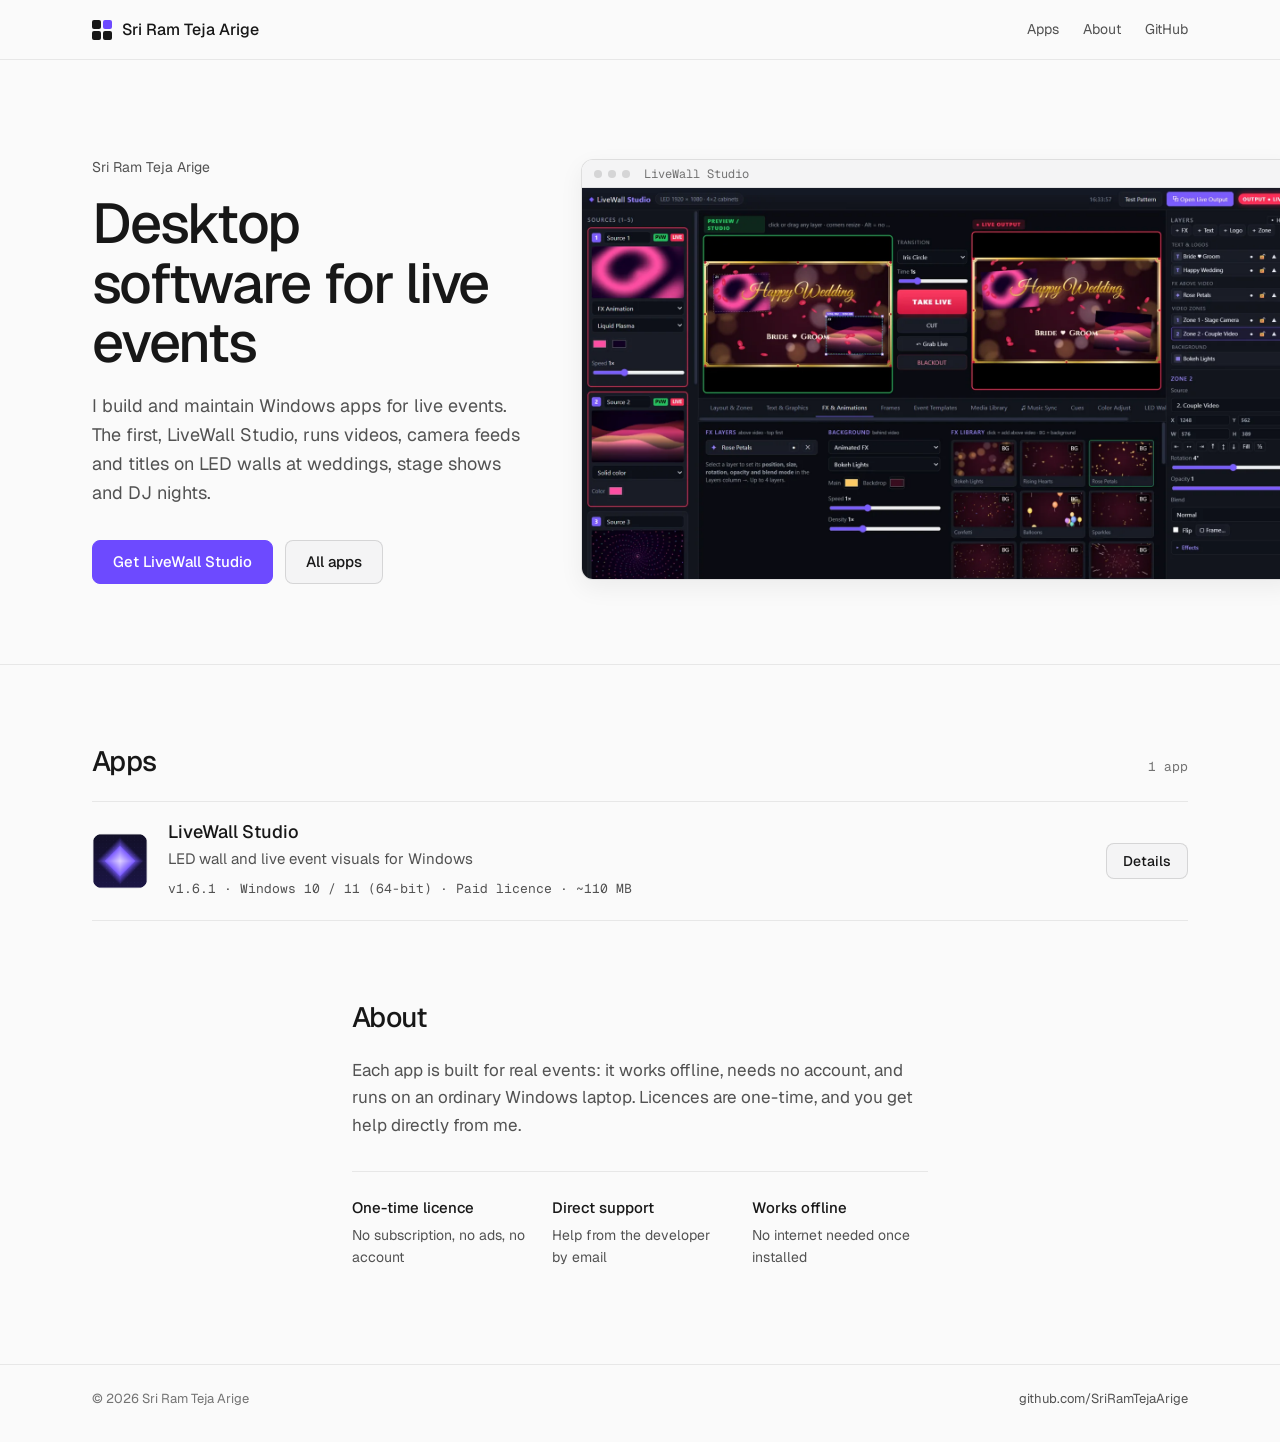
==== commit 064cf98e: "LiveWall 1.6.1: download links always point to the latest release Co-Authored-By: Claude Opus 5.5 <n" ====
--- a/index.html
+++ b/index.html
@@ -1,25 +1,25 @@
-<!doctype html>
-<html lang="en">
-<head>
-  <meta charset="utf-8" />
-  <meta name="viewport" content="width=device-width, initial-scale=1" />
-  <title>Sri Ram Teja Arige · Desktop apps for live events</title>
-  <meta name="description" content="Windows apps for live events by Sri Ram Teja Arige, including LiveWall Studio for LED walls." />
-  <meta property="og:title" content="Sri Ram Teja Arige · Desktop apps for live events" />
-  <meta property="og:description" content="Windows apps for live events. LiveWall Studio runs LED walls at weddings, stage shows and DJ nights." />
-  <meta property="og:image" content="https://sriramtejaarige.github.io/apps/livewall-studio/studio.png" />
-  <link rel="icon" href="apps/livewall-studio/icon.png" />
-  <link rel="preconnect" href="https://fonts.googleapis.com" />
-  <link rel="preconnect" href="https://fonts.gstatic.com" crossorigin />
-  <link rel="stylesheet" href="https://fonts.googleapis.com/css2?family=Geist:wght@400;500;600&family=Geist+Mono:wght@400;500&display=swap" />
-  <link rel="stylesheet" href="assets/style.css" />
-</head>
-<body data-page="home">
-  <header id="site-header" class="site-header"></header>
-  <main id="home-main"></main>
-  <footer id="site-footer" class="site-footer"></footer>
-
-  <script src="apps/apps.js"></script>
-  <script src="assets/site.js"></script>
-</body>
-</html>
+<!doctype html>
+<html lang="en">
+<head>
+  <meta charset="utf-8" />
+  <meta name="viewport" content="width=device-width, initial-scale=1" />
+  <title>Sri Ram Teja Arige · Desktop apps for live events</title>
+  <meta name="description" content="Windows apps for live events by Sri Ram Teja Arige, including LiveWall Studio for LED walls." />
+  <meta property="og:title" content="Sri Ram Teja Arige · Desktop apps for live events" />
+  <meta property="og:description" content="Windows apps for live events. LiveWall Studio runs LED walls at weddings, stage shows and DJ nights." />
+  <meta property="og:image" content="https://sriramtejaarige.github.io/apps/livewall-studio/studio.png" />
+  <link rel="icon" href="apps/livewall-studio/icon.png" />
+  <link rel="preconnect" href="https://fonts.googleapis.com" />
+  <link rel="preconnect" href="https://fonts.gstatic.com" crossorigin />
+  <link rel="stylesheet" href="https://fonts.googleapis.com/css2?family=Geist:wght@400;500;600&family=Geist+Mono:wght@400;500&display=swap" />
+  <link rel="stylesheet" href="assets/style.css?v=20261125a" />
+</head>
+<body data-page="home">
+  <header id="site-header" class="site-header"></header>
+  <main id="home-main"></main>
+  <footer id="site-footer" class="site-footer"></footer>
+
+  <script src="apps/apps.js?v=20261125a"></script>
+  <script src="assets/site.js?v=20261125a"></script>
+</body>
+</html>
--- a/assets/style.css
+++ b/assets/style.css
@@ -148,7 +148,8 @@
 .shot img { cursor: zoom-in; }
 
 .docs { display: grid; grid-template-columns: 220px minmax(0, 1fr); gap: 56px; align-items: start; }
-.toc { position: sticky; top: 84px; display: flex; flex-direction: column; gap: 2px; max-height: calc(100vh - 104px); overflow: auto; }
+.toc { position: sticky; top: 84px; display: flex; flex-direction: column; gap: 2px; max-height: calc(100vh - 104px); overflow: auto; scrollbar-width: none; }
+.toc::-webkit-scrollbar { display: none; }
 .toc h4 { font-size: 13px; color: var(--muted); font-weight: 400; margin-bottom: 8px; }
 .toc a { display: block; padding: 6px 12px; border-radius: 6px; font-size: 14px; color: var(--text-2); transition: background-color 150ms var(--ease), color 150ms var(--ease); }
 .toc a:hover { background: var(--raised); color: var(--text); text-decoration: none; }
